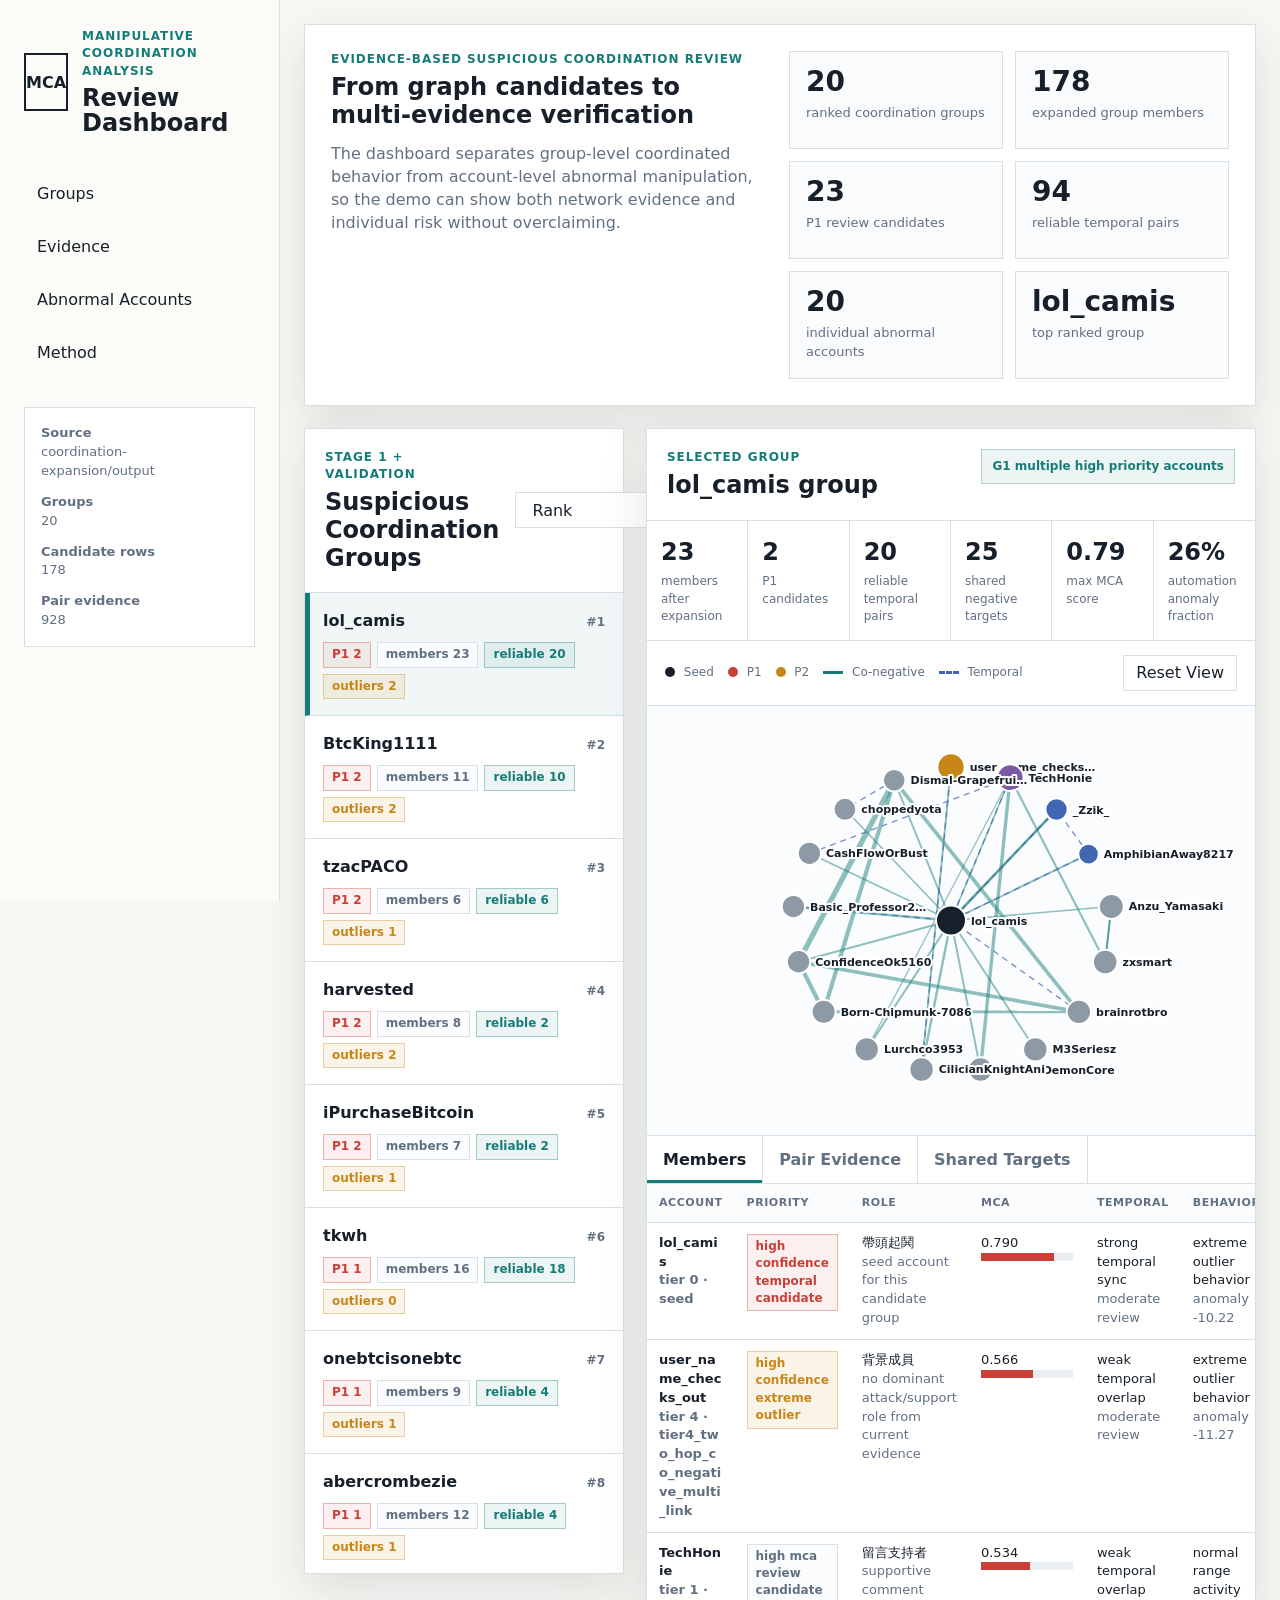
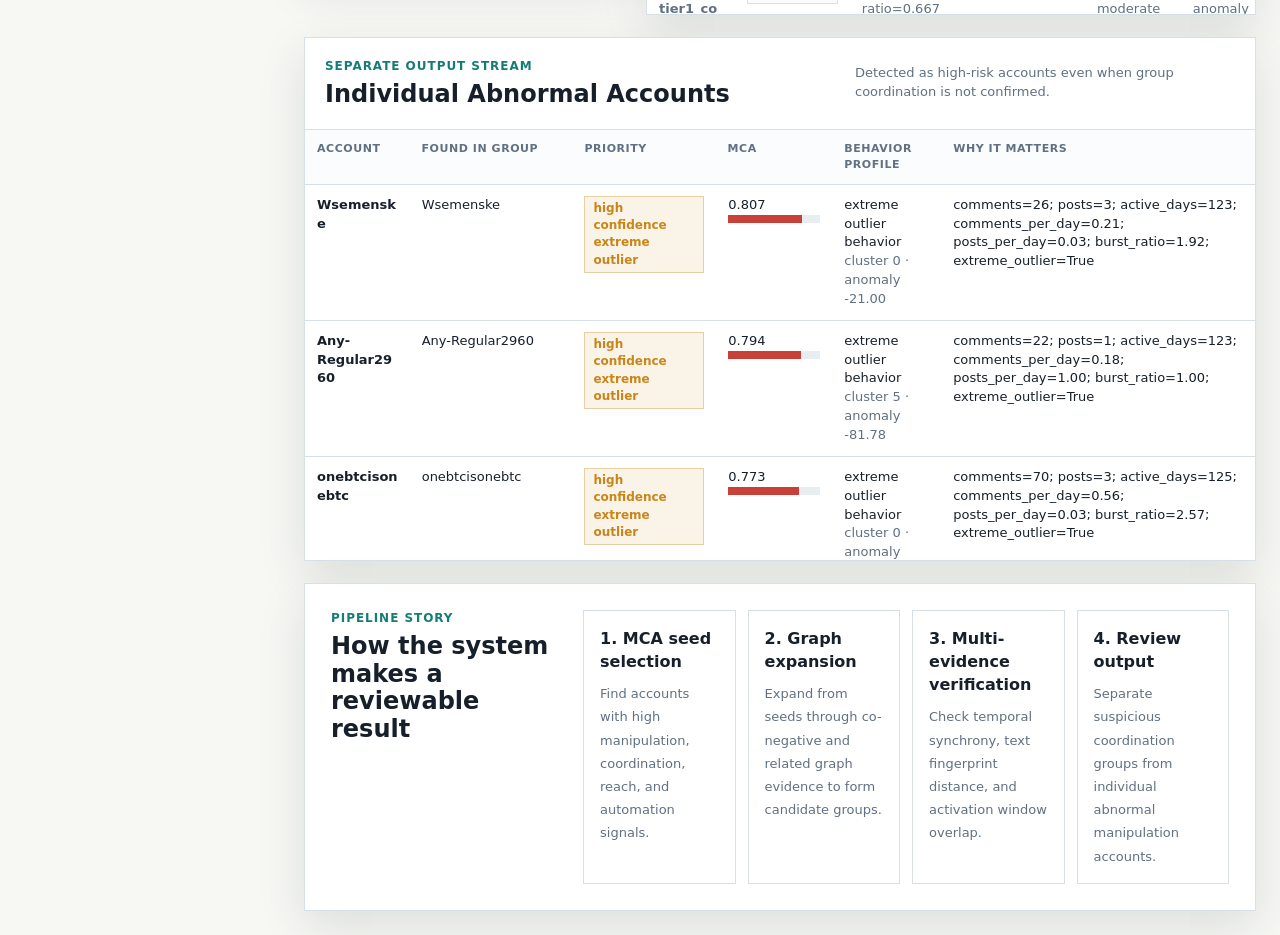
==== MCA-demo-site/index.html @ 7dc634d0 "Add MCA demo dashboard" ====
<!doctype html>
<html lang="en">
  <head>
    <meta charset="utf-8" />
    <meta name="viewport" content="width=device-width, initial-scale=1" />
    <title>MCA Coordination Review Dashboard</title>
    <link rel="stylesheet" href="./styles.css" />
  </head>
  <body>
    <div class="app-shell">
      <aside class="sidebar">
        <div class="brand-block">
          <div class="brand-mark">MCA</div>
          <div>
            <p class="eyebrow">Manipulative Coordination Analysis</p>
            <h1>Review Dashboard</h1>
          </div>
        </div>

        <nav class="section-nav" aria-label="Dashboard sections">
          <a href="#groups">Groups</a>
          <a href="#evidence">Evidence</a>
          <a href="#abnormal">Abnormal Accounts</a>
          <a href="#method">Method</a>
        </nav>

        <div class="run-meta" id="runMeta"></div>
      </aside>

      <main>
        <section class="summary-band" aria-labelledby="summaryTitle">
          <div>
            <p class="eyebrow">Evidence-based suspicious coordination review</p>
            <h2 id="summaryTitle">From graph candidates to multi-evidence verification</h2>
            <p class="lede">
              The dashboard separates group-level coordinated behavior from account-level abnormal manipulation, so the demo can show both network evidence and individual risk without overclaiming.
            </p>
          </div>
          <div class="metric-grid" id="metricGrid"></div>
        </section>

        <section class="workspace-grid" id="groups">
          <div class="panel group-list-panel">
            <div class="panel-header">
              <div>
                <p class="eyebrow">Stage 1 + validation</p>
                <h2>Suspicious Coordination Groups</h2>
              </div>
              <select id="groupSort" aria-label="Sort groups">
                <option value="rank">Rank</option>
                <option value="p1">P1 accounts</option>
                <option value="robust">Robust temporal</option>
                <option value="mca">Max MCA</option>
              </select>
            </div>
            <div class="group-list" id="groupList"></div>
          </div>

          <div class="panel detail-panel" id="evidence">
            <div class="panel-header detail-header">
              <div>
                <p class="eyebrow">Selected group</p>
                <h2 id="selectedGroupTitle">Group</h2>
              </div>
              <div class="status-pill" id="groupPriorityPill"></div>
            </div>

            <div class="detail-stats" id="detailStats"></div>

            <div class="graph-toolbar">
              <div class="legend">
                <span><i class="dot seed"></i> Seed</span>
                <span><i class="dot p1"></i> P1</span>
                <span><i class="dot p2"></i> P2</span>
                <span><i class="line co-neg"></i> Co-negative</span>
                <span><i class="line temporal"></i> Temporal</span>
              </div>
              <button id="fitGraph" type="button">Reset View</button>
            </div>
            <div class="graph-stage">
              <svg id="groupGraph" role="img" aria-label="Selected group relationship graph"></svg>
            </div>

            <div class="tab-strip" role="tablist" aria-label="Evidence tabs">
              <button class="tab-button active" type="button" data-tab="members">Members</button>
              <button class="tab-button" type="button" data-tab="pairs">Pair Evidence</button>
              <button class="tab-button" type="button" data-tab="targets">Shared Targets</button>
            </div>

            <div class="tab-panel active" id="tab-members"></div>
            <div class="tab-panel" id="tab-pairs"></div>
            <div class="tab-panel" id="tab-targets"></div>
          </div>
        </section>

        <section class="panel abnormal-panel" id="abnormal">
          <div class="panel-header">
            <div>
              <p class="eyebrow">Separate output stream</p>
              <h2>Individual Abnormal Accounts</h2>
            </div>
            <p class="panel-note">Detected as high-risk accounts even when group coordination is not confirmed.</p>
          </div>
          <div id="abnormalTable"></div>
        </section>

        <section class="method-band" id="method">
          <div>
            <p class="eyebrow">Pipeline story</p>
            <h2>How the system makes a reviewable result</h2>
          </div>
          <div class="flow-grid">
            <div class="flow-step">
              <strong>1. MCA seed selection</strong>
              <span>Find accounts with high manipulation, coordination, reach, and automation signals.</span>
            </div>
            <div class="flow-step">
              <strong>2. Graph expansion</strong>
              <span>Expand from seeds through co-negative and related graph evidence to form candidate groups.</span>
            </div>
            <div class="flow-step">
              <strong>3. Multi-evidence verification</strong>
              <span>Check temporal synchrony, text fingerprint distance, and activation window overlap.</span>
            </div>
            <div class="flow-step">
              <strong>4. Review output</strong>
              <span>Separate suspicious coordination groups from individual abnormal manipulation accounts.</span>
            </div>
          </div>
        </section>
      </main>
    </div>

    <script src="./data/demo-data.js"></script>
    <script src="./app.js"></script>
  </body>
</html>
---- MCA-demo-site/styles.css ----
:root {
  --ink: #17202a;
  --muted: #617082;
  --quiet: #eef2f5;
  --panel: #ffffff;
  --line: #d8e0e7;
  --bg: #f7f8f4;
  --red: #c84038;
  --amber: #c98618;
  --teal: #167c77;
  --blue: #4267b2;
  --green: #4f7f39;
  --purple: #7a5aa6;
  --shadow: 0 16px 44px rgba(32, 42, 53, 0.12);
}

* {
  box-sizing: border-box;
}

body {
  margin: 0;
  background: var(--bg);
  color: var(--ink);
  font-family:
    Inter, ui-sans-serif, system-ui, -apple-system, BlinkMacSystemFont, "Segoe UI",
    sans-serif;
  line-height: 1.45;
}

button,
select {
  font: inherit;
}

button {
  cursor: pointer;
}

.app-shell {
  display: grid;
  grid-template-columns: 280px minmax(0, 1fr);
  min-height: 100vh;
}

.sidebar {
  position: sticky;
  top: 0;
  height: 100vh;
  padding: 28px 24px;
  border-right: 1px solid var(--line);
  background: #fbfcf8;
}

.brand-block {
  display: flex;
  gap: 14px;
  align-items: center;
  margin-bottom: 34px;
}

.brand-mark {
  display: grid;
  place-items: center;
  width: 58px;
  height: 58px;
  border: 2px solid var(--ink);
  color: var(--ink);
  font-weight: 800;
  letter-spacing: 0;
}

.eyebrow {
  margin: 0 0 6px;
  color: var(--teal);
  font-size: 12px;
  font-weight: 800;
  text-transform: uppercase;
  letter-spacing: 0.08em;
}

h1,
h2,
h3 {
  margin: 0;
  letter-spacing: 0;
}

h1 {
  font-size: 24px;
  line-height: 1.05;
}

h2 {
  font-size: 24px;
  line-height: 1.15;
}

h3 {
  font-size: 16px;
}

.section-nav {
  display: grid;
  gap: 8px;
  margin-bottom: 32px;
}

.section-nav a {
  display: block;
  padding: 10px 12px;
  color: var(--ink);
  text-decoration: none;
  border: 1px solid transparent;
}

.section-nav a:hover {
  border-color: var(--line);
  background: #fff;
}

.run-meta {
  display: grid;
  gap: 12px;
  padding: 16px;
  border: 1px solid var(--line);
  background: #fff;
  color: var(--muted);
  font-size: 13px;
}

main {
  display: grid;
  gap: 22px;
  padding: 24px;
}

.summary-band,
.method-band {
  display: grid;
  grid-template-columns: minmax(0, 1fr) minmax(440px, 0.9fr);
  gap: 26px;
  align-items: stretch;
  padding: 26px;
  background: #fff;
  border: 1px solid var(--line);
  box-shadow: var(--shadow);
}

.lede {
  max-width: 760px;
  margin: 12px 0 0;
  color: var(--muted);
  font-size: 16px;
}

.metric-grid {
  display: grid;
  grid-template-columns: repeat(2, minmax(0, 1fr));
  gap: 12px;
}

.metric {
  min-height: 98px;
  padding: 16px;
  border: 1px solid var(--line);
  background: #f9fbfd;
}

.metric strong {
  display: block;
  font-size: 28px;
  line-height: 1;
}

.metric span {
  display: block;
  margin-top: 8px;
  color: var(--muted);
  font-size: 13px;
}

.workspace-grid {
  display: grid;
  grid-template-columns: minmax(320px, 0.35fr) minmax(0, 1fr);
  gap: 22px;
  align-items: start;
}

.panel {
  background: var(--panel);
  border: 1px solid var(--line);
  box-shadow: var(--shadow);
}

.panel-header {
  display: flex;
  gap: 16px;
  align-items: center;
  justify-content: space-between;
  padding: 20px;
  border-bottom: 1px solid var(--line);
}

.panel-note {
  max-width: 380px;
  margin: 0;
  color: var(--muted);
  font-size: 13px;
}

select,
.graph-toolbar button {
  min-height: 36px;
  padding: 0 12px;
  border: 1px solid var(--line);
  background: #fff;
  color: var(--ink);
}

.group-list {
  max-height: 980px;
  overflow: auto;
}

.group-row {
  width: 100%;
  padding: 16px 18px;
  border: 0;
  border-bottom: 1px solid var(--line);
  background: #fff;
  color: var(--ink);
  text-align: left;
}

.group-row:hover,
.group-row.active {
  background: #f1f7f6;
}

.group-row.active {
  border-left: 5px solid var(--teal);
  padding-left: 13px;
}

.group-row-top {
  display: flex;
  justify-content: space-between;
  gap: 10px;
  align-items: baseline;
}

.group-row-title {
  font-weight: 800;
  overflow-wrap: anywhere;
}

.rank {
  color: var(--muted);
  font-size: 12px;
  font-weight: 800;
}

.mini-metrics {
  display: flex;
  flex-wrap: wrap;
  gap: 6px;
  margin-top: 10px;
}

.chip {
  display: inline-flex;
  align-items: center;
  min-height: 24px;
  padding: 3px 8px;
  border: 1px solid var(--line);
  background: #fbfcfd;
  color: var(--muted);
  font-size: 12px;
  font-weight: 700;
}

.chip.hot {
  border-color: rgba(200, 64, 56, 0.35);
  background: rgba(200, 64, 56, 0.08);
  color: var(--red);
}

.chip.sync {
  border-color: rgba(22, 124, 119, 0.35);
  background: rgba(22, 124, 119, 0.08);
  color: var(--teal);
}

.chip.outlier {
  border-color: rgba(201, 134, 24, 0.35);
  background: rgba(201, 134, 24, 0.1);
  color: var(--amber);
}

.detail-panel {
  min-width: 0;
}

.detail-header {
  align-items: flex-start;
}

.status-pill {
  max-width: 360px;
  padding: 8px 10px;
  border: 1px solid rgba(22, 124, 119, 0.28);
  background: rgba(22, 124, 119, 0.08);
  color: var(--teal);
  font-size: 12px;
  font-weight: 800;
  text-align: right;
}

.detail-stats {
  display: grid;
  grid-template-columns: repeat(6, minmax(0, 1fr));
  border-bottom: 1px solid var(--line);
}

.stat-cell {
  min-height: 84px;
  padding: 14px;
  border-right: 1px solid var(--line);
}

.stat-cell:last-child {
  border-right: 0;
}

.stat-cell strong {
  display: block;
  font-size: 24px;
}

.stat-cell span {
  display: block;
  margin-top: 4px;
  color: var(--muted);
  font-size: 12px;
}

.graph-toolbar {
  display: flex;
  align-items: center;
  justify-content: space-between;
  gap: 14px;
  padding: 14px 18px;
  border-bottom: 1px solid var(--line);
}

.legend {
  display: flex;
  flex-wrap: wrap;
  gap: 14px;
  color: var(--muted);
  font-size: 12px;
}

.dot,
.line {
  display: inline-block;
  margin-right: 5px;
  vertical-align: middle;
}

.dot {
  width: 10px;
  height: 10px;
  border-radius: 50%;
}

.dot.seed {
  background: var(--ink);
}

.dot.p1 {
  background: var(--red);
}

.dot.p2 {
  background: var(--amber);
}

.line {
  width: 20px;
  height: 0;
  border-top: 3px solid var(--teal);
}

.line.temporal {
  border-top-color: var(--blue);
  border-top-style: dashed;
}

.graph-stage {
  height: 430px;
  border-bottom: 1px solid var(--line);
  background: #fbfcfd;
}

#groupGraph {
  display: block;
  width: 100%;
  height: 100%;
}

.graph-edge {
  stroke: rgba(22, 124, 119, 0.48);
}

.graph-edge.temporal {
  stroke: rgba(66, 103, 178, 0.72);
  stroke-dasharray: 6 5;
}

.graph-node {
  stroke: #fff;
  stroke-width: 2;
}

.node-label {
  fill: var(--ink);
  font-size: 11px;
  font-weight: 750;
  paint-order: stroke;
  stroke: #fff;
  stroke-width: 4px;
  stroke-linejoin: round;
}

.tab-strip {
  display: flex;
  gap: 0;
  border-bottom: 1px solid var(--line);
}

.tab-button {
  padding: 12px 16px;
  border: 0;
  border-right: 1px solid var(--line);
  background: #fff;
  color: var(--muted);
  font-weight: 800;
}

.tab-button.active {
  color: var(--ink);
  box-shadow: inset 0 -3px 0 var(--teal);
}

.tab-panel {
  display: none;
  padding: 0;
}

.tab-panel.active {
  display: block;
}

.table-wrap {
  max-height: 430px;
  overflow: auto;
}

table {
  width: 100%;
  border-collapse: collapse;
  font-size: 13px;
}

th,
td {
  padding: 11px 12px;
  border-bottom: 1px solid var(--line);
  text-align: left;
  vertical-align: top;
}

th {
  position: sticky;
  top: 0;
  background: #fbfcfd;
  color: var(--muted);
  font-size: 11px;
  text-transform: uppercase;
  letter-spacing: 0.05em;
  z-index: 1;
}

td.account-name {
  font-weight: 800;
  overflow-wrap: anywhere;
}

.priority {
  color: var(--red);
  font-weight: 800;
}

.muted {
  color: var(--muted);
}

.bar {
  position: relative;
  width: 100%;
  min-width: 92px;
  height: 8px;
  overflow: hidden;
  background: #e7edf1;
}

.bar > span {
  display: block;
  height: 100%;
  background: var(--teal);
}

.bar.red > span {
  background: var(--red);
}

.bar.amber > span {
  background: var(--amber);
}

.abnormal-panel {
  min-width: 0;
}

.method-band {
  grid-template-columns: 0.35fr 1fr;
}

.flow-grid {
  display: grid;
  grid-template-columns: repeat(4, minmax(0, 1fr));
  gap: 12px;
}

.flow-step {
  padding: 16px;
  border: 1px solid var(--line);
  background: #fff;
}

.flow-step strong {
  display: block;
  margin-bottom: 8px;
}

.flow-step span {
  color: var(--muted);
  font-size: 13px;
}

@media (max-width: 1180px) {
  .app-shell {
    grid-template-columns: 1fr;
  }

  .sidebar {
    position: static;
    height: auto;
  }

  .workspace-grid,
  .summary-band,
  .method-band {
    grid-template-columns: 1fr;
  }

  .group-list {
    max-height: 360px;
  }

  .detail-stats,
  .flow-grid {
    grid-template-columns: repeat(2, minmax(0, 1fr));
  }
}

@media (max-width: 720px) {
  main {
    padding: 14px;
  }

  .summary-band,
  .method-band,
  .panel-header {
    padding: 16px;
  }

  .metric-grid,
  .detail-stats,
  .flow-grid {
    grid-template-columns: 1fr;
  }

  .graph-stage {
    height: 340px;
  }

  .section-nav {
    grid-template-columns: repeat(2, minmax(0, 1fr));
  }
}
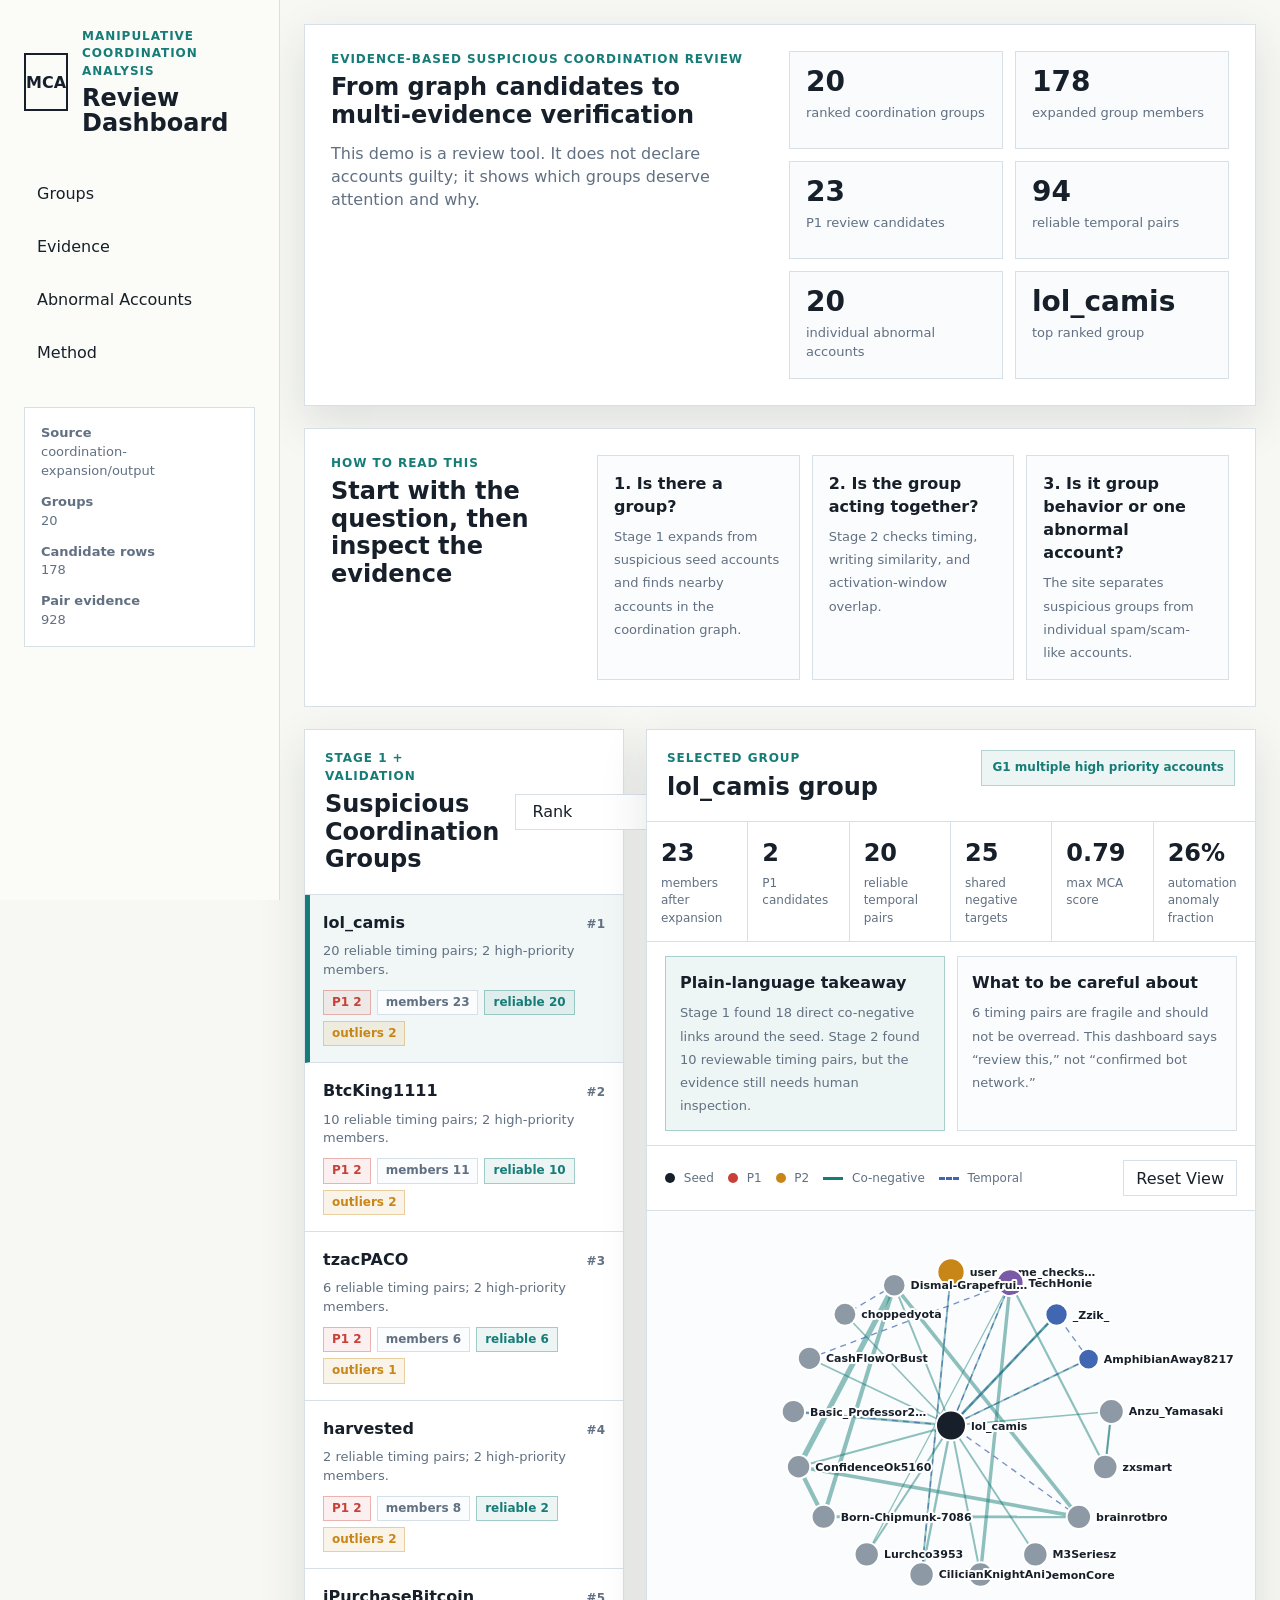
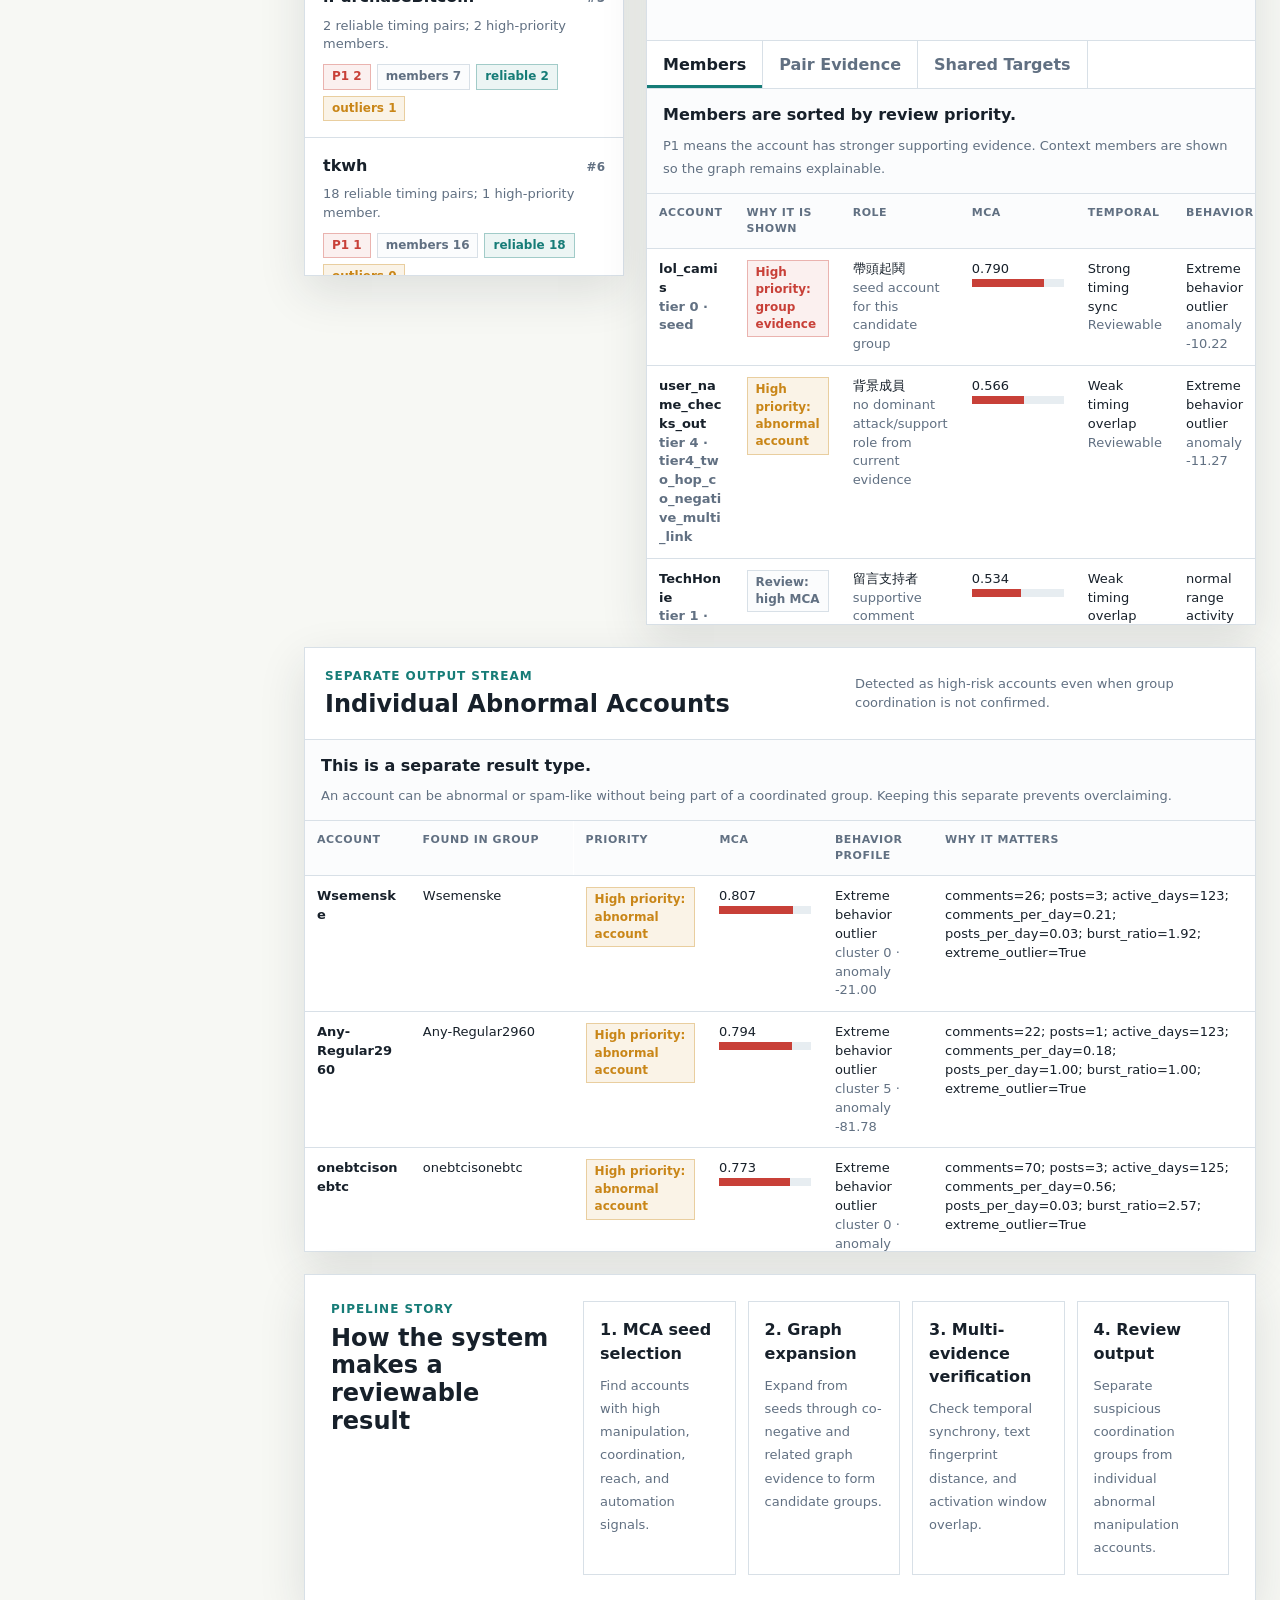
==== commit 579af1ef: "Clarify MCA demo for nontechnical reviewers" ====
--- a/MCA-demo-site/index.html
+++ b/MCA-demo-site/index.html
@@ -33,10 +33,31 @@
             <p class="eyebrow">Evidence-based suspicious coordination review</p>
             <h2 id="summaryTitle">From graph candidates to multi-evidence verification</h2>
             <p class="lede">
-              The dashboard separates group-level coordinated behavior from account-level abnormal manipulation, so the demo can show both network evidence and individual risk without overclaiming.
+              This demo is a review tool. It does not declare accounts guilty; it shows which groups deserve attention and why.
             </p>
           </div>
           <div class="metric-grid" id="metricGrid"></div>
+        </section>
+
+        <section class="reader-guide" aria-labelledby="guideTitle">
+          <div>
+            <p class="eyebrow">How to read this</p>
+            <h2 id="guideTitle">Start with the question, then inspect the evidence</h2>
+          </div>
+          <div class="guide-grid">
+            <div class="guide-card">
+              <strong>1. Is there a group?</strong>
+              <span>Stage 1 expands from suspicious seed accounts and finds nearby accounts in the coordination graph.</span>
+            </div>
+            <div class="guide-card">
+              <strong>2. Is the group acting together?</strong>
+              <span>Stage 2 checks timing, writing similarity, and activation-window overlap.</span>
+            </div>
+            <div class="guide-card">
+              <strong>3. Is it group behavior or one abnormal account?</strong>
+              <span>The site separates suspicious groups from individual spam/scam-like accounts.</span>
+            </div>
+          </div>
         </section>
 
         <section class="workspace-grid" id="groups">
@@ -66,6 +87,8 @@
             </div>
 
             <div class="detail-stats" id="detailStats"></div>
+
+            <div class="group-story" id="groupStory"></div>
 
             <div class="graph-toolbar">
               <div class="legend">
--- a/MCA-demo-site/styles.css
+++ b/MCA-demo-site/styles.css
@@ -136,7 +136,8 @@
 }
 
 .summary-band,
-.method-band {
+.method-band,
+.reader-guide {
   display: grid;
   grid-template-columns: minmax(0, 1fr) minmax(440px, 0.9fr);
   gap: 26px;
@@ -145,6 +146,42 @@
   background: #fff;
   border: 1px solid var(--line);
   box-shadow: var(--shadow);
+}
+
+.reader-guide {
+  grid-template-columns: minmax(240px, 0.32fr) minmax(0, 1fr);
+  box-shadow: none;
+}
+
+.guide-grid {
+  display: grid;
+  grid-template-columns: repeat(3, minmax(0, 1fr));
+  gap: 12px;
+}
+
+.guide-card,
+.story-card,
+.tab-intro {
+  border: 1px solid var(--line);
+  background: #fbfcfd;
+}
+
+.guide-card {
+  padding: 16px;
+}
+
+.guide-card strong,
+.story-card strong,
+.tab-intro strong {
+  display: block;
+  margin-bottom: 6px;
+}
+
+.guide-card span,
+.story-card span,
+.tab-intro span {
+  color: var(--muted);
+  font-size: 13px;
 }
 
 .lede {
@@ -253,6 +290,12 @@
 .group-row-title {
   font-weight: 800;
   overflow-wrap: anywhere;
+}
+
+.group-row-summary {
+  margin: 8px 0 0;
+  color: var(--muted);
+  font-size: 13px;
 }
 
 .rank {
@@ -321,6 +364,24 @@
   display: grid;
   grid-template-columns: repeat(6, minmax(0, 1fr));
   border-bottom: 1px solid var(--line);
+}
+
+.group-story {
+  display: grid;
+  grid-template-columns: minmax(0, 1fr) minmax(0, 1fr);
+  gap: 12px;
+  padding: 14px 18px;
+  border-bottom: 1px solid var(--line);
+  background: #fff;
+}
+
+.story-card {
+  padding: 14px;
+}
+
+.story-card.primary {
+  border-color: rgba(22, 124, 119, 0.32);
+  background: rgba(22, 124, 119, 0.07);
 }
 
 .stat-cell {
@@ -463,6 +524,15 @@
   display: block;
 }
 
+.tab-intro {
+  padding: 14px 16px;
+  border-width: 0 0 1px;
+}
+
+.tab-intro.standalone {
+  border-width: 0 0 1px;
+}
+
 .table-wrap {
   max-height: 430px;
   overflow: auto;
@@ -572,6 +642,7 @@
 
   .workspace-grid,
   .summary-band,
+  .reader-guide,
   .method-band {
     grid-template-columns: 1fr;
   }
@@ -581,6 +652,8 @@
   }
 
   .detail-stats,
+  .group-story,
+  .guide-grid,
   .flow-grid {
     grid-template-columns: repeat(2, minmax(0, 1fr));
   }
@@ -592,6 +665,7 @@
   }
 
   .summary-band,
+  .reader-guide,
   .method-band,
   .panel-header {
     padding: 16px;
@@ -599,6 +673,8 @@
 
   .metric-grid,
   .detail-stats,
+  .group-story,
+  .guide-grid,
   .flow-grid {
     grid-template-columns: 1fr;
   }
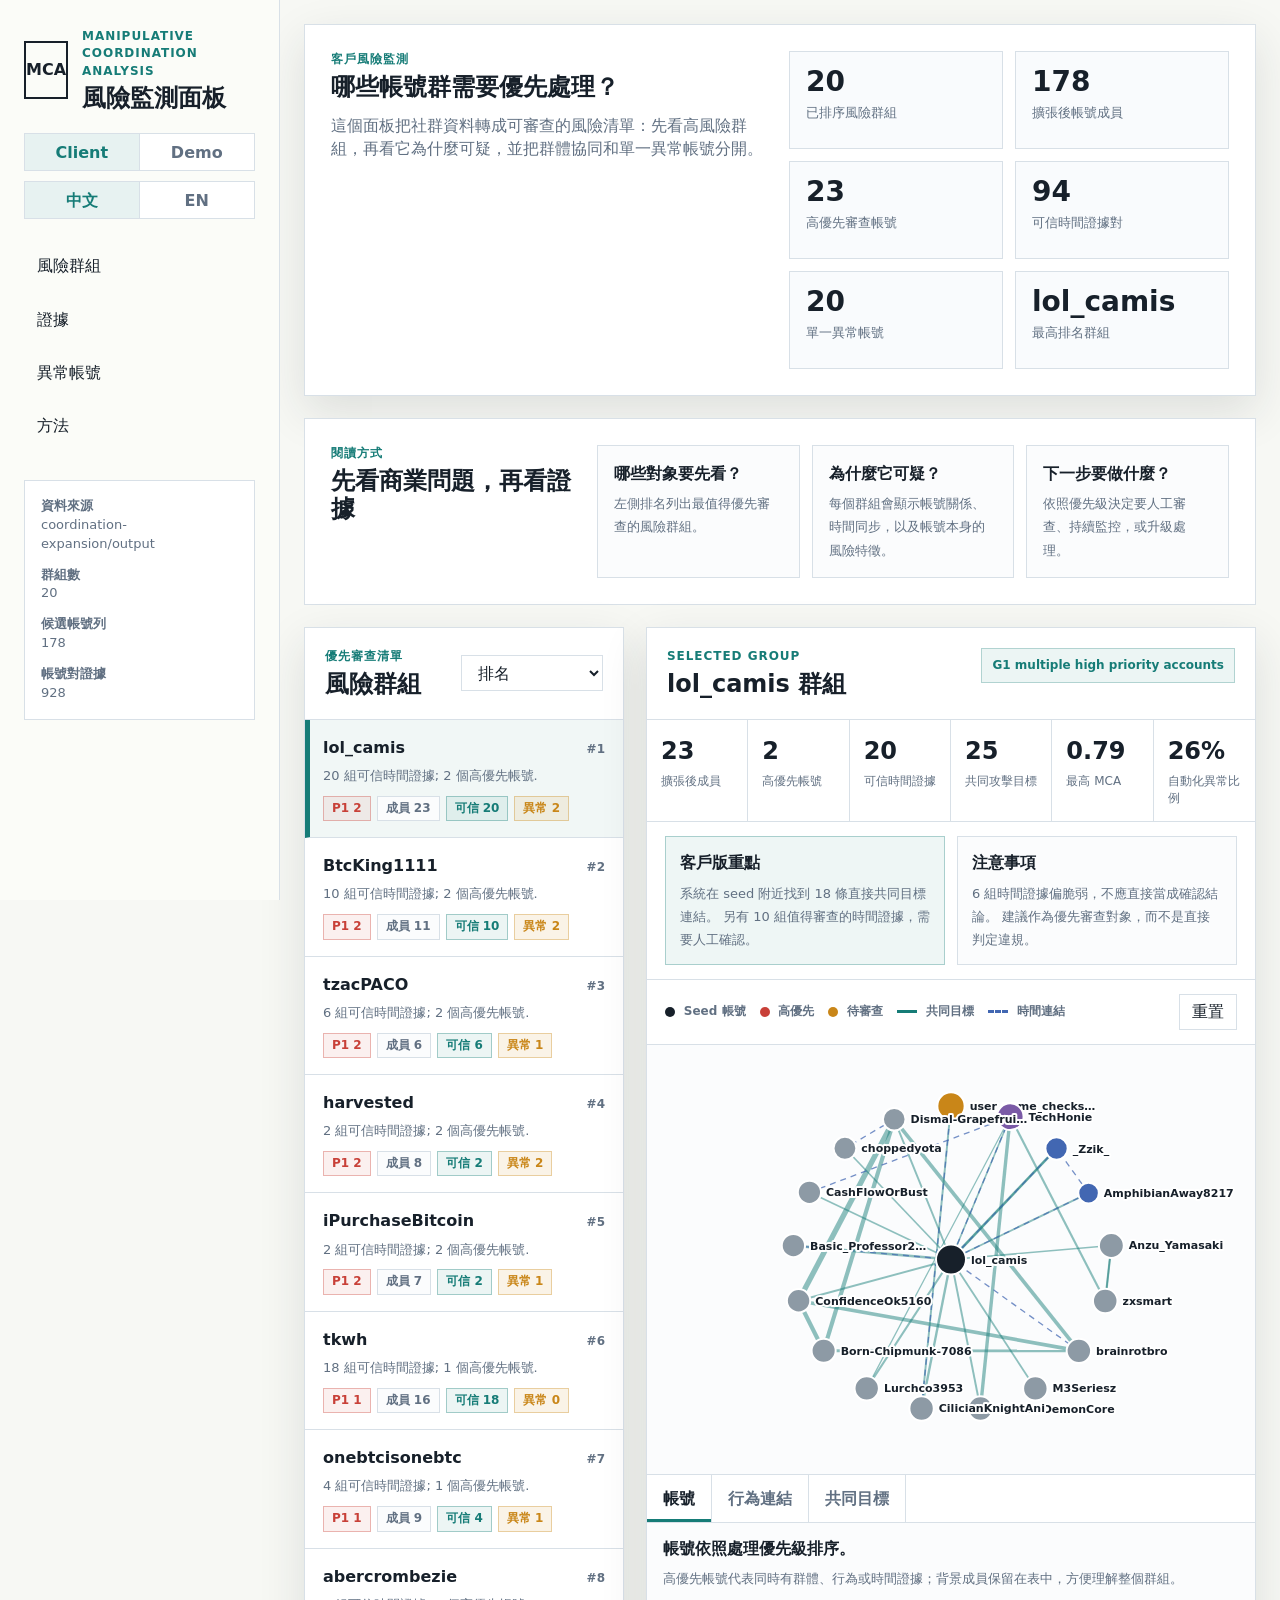
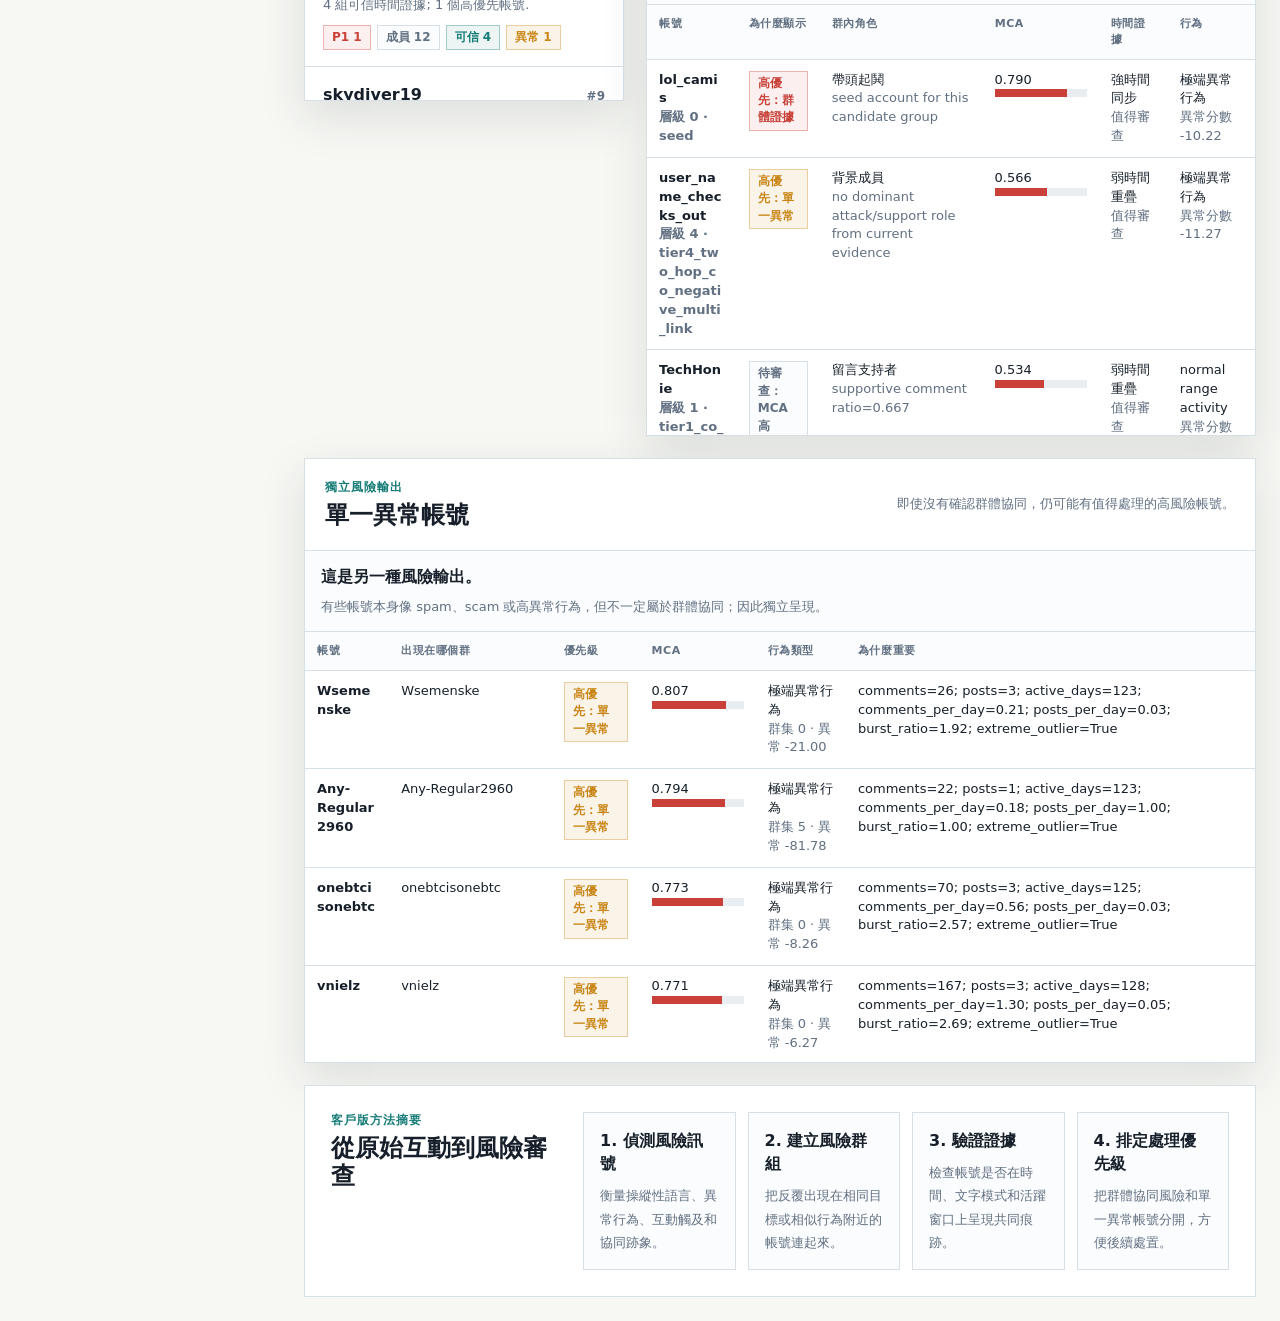
==== commit a4f51037: "Add client mode and language switching to MCA demo" ====
--- a/MCA-demo-site/index.html
+++ b/MCA-demo-site/index.html
@@ -13,15 +13,26 @@
           <div class="brand-mark">MCA</div>
           <div>
             <p class="eyebrow">Manipulative Coordination Analysis</p>
-            <h1>Review Dashboard</h1>
+            <h1 id="appTitle">Risk Dashboard</h1>
+          </div>
+        </div>
+
+        <div class="mode-controls" aria-label="View controls">
+          <div class="segmented-control" aria-label="Audience mode">
+            <button class="active" type="button" data-mode="client">Client</button>
+            <button type="button" data-mode="demo">Demo</button>
+          </div>
+          <div class="segmented-control" aria-label="Language">
+            <button class="active" type="button" data-lang="zh">中文</button>
+            <button type="button" data-lang="en">EN</button>
           </div>
         </div>
 
         <nav class="section-nav" aria-label="Dashboard sections">
-          <a href="#groups">Groups</a>
-          <a href="#evidence">Evidence</a>
-          <a href="#abnormal">Abnormal Accounts</a>
-          <a href="#method">Method</a>
+          <a href="#groups" id="navGroups">Risk Groups</a>
+          <a href="#evidence" id="navEvidence">Evidence</a>
+          <a href="#abnormal" id="navAbnormal">Abnormal Accounts</a>
+          <a href="#method" id="navMethod">Method</a>
         </nav>
 
         <div class="run-meta" id="runMeta"></div>
@@ -30,42 +41,27 @@
       <main>
         <section class="summary-band" aria-labelledby="summaryTitle">
           <div>
-            <p class="eyebrow">Evidence-based suspicious coordination review</p>
-            <h2 id="summaryTitle">From graph candidates to multi-evidence verification</h2>
-            <p class="lede">
-              This demo is a review tool. It does not declare accounts guilty; it shows which groups deserve attention and why.
-            </p>
+            <p class="eyebrow" id="summaryEyebrow">Client risk monitoring</p>
+            <h2 id="summaryTitle">Which account groups need attention first?</h2>
+            <p class="lede" id="summaryLede"></p>
           </div>
           <div class="metric-grid" id="metricGrid"></div>
         </section>
 
         <section class="reader-guide" aria-labelledby="guideTitle">
           <div>
-            <p class="eyebrow">How to read this</p>
-            <h2 id="guideTitle">Start with the question, then inspect the evidence</h2>
+            <p class="eyebrow" id="guideEyebrow">How to read this</p>
+            <h2 id="guideTitle">Start with the business question</h2>
           </div>
-          <div class="guide-grid">
-            <div class="guide-card">
-              <strong>1. Is there a group?</strong>
-              <span>Stage 1 expands from suspicious seed accounts and finds nearby accounts in the coordination graph.</span>
-            </div>
-            <div class="guide-card">
-              <strong>2. Is the group acting together?</strong>
-              <span>Stage 2 checks timing, writing similarity, and activation-window overlap.</span>
-            </div>
-            <div class="guide-card">
-              <strong>3. Is it group behavior or one abnormal account?</strong>
-              <span>The site separates suspicious groups from individual spam/scam-like accounts.</span>
-            </div>
-          </div>
+          <div class="guide-grid" id="guideGrid"></div>
         </section>
 
         <section class="workspace-grid" id="groups">
           <div class="panel group-list-panel">
             <div class="panel-header">
               <div>
-                <p class="eyebrow">Stage 1 + validation</p>
-                <h2>Suspicious Coordination Groups</h2>
+                <p class="eyebrow" id="groupListEyebrow">Prioritized review list</p>
+                <h2 id="groupListTitle">Risk Groups</h2>
               </div>
               <select id="groupSort" aria-label="Sort groups">
                 <option value="rank">Rank</option>
@@ -92,22 +88,22 @@
 
             <div class="graph-toolbar">
               <div class="legend">
-                <span><i class="dot seed"></i> Seed</span>
-                <span><i class="dot p1"></i> P1</span>
-                <span><i class="dot p2"></i> P2</span>
-                <span><i class="line co-neg"></i> Co-negative</span>
-                <span><i class="line temporal"></i> Temporal</span>
+                <span><i class="dot seed"></i> <b id="legendSeed">Seed</b></span>
+                <span><i class="dot p1"></i> <b id="legendP1">High priority</b></span>
+                <span><i class="dot p2"></i> <b id="legendP2">Review</b></span>
+                <span><i class="line co-neg"></i> <b id="legendGraph">Shared target</b></span>
+                <span><i class="line temporal"></i> <b id="legendTiming">Timing link</b></span>
               </div>
-              <button id="fitGraph" type="button">Reset View</button>
+              <button id="fitGraph" type="button">Reset</button>
             </div>
             <div class="graph-stage">
               <svg id="groupGraph" role="img" aria-label="Selected group relationship graph"></svg>
             </div>
 
             <div class="tab-strip" role="tablist" aria-label="Evidence tabs">
-              <button class="tab-button active" type="button" data-tab="members">Members</button>
-              <button class="tab-button" type="button" data-tab="pairs">Pair Evidence</button>
-              <button class="tab-button" type="button" data-tab="targets">Shared Targets</button>
+              <button class="tab-button active" type="button" data-tab="members" id="tabMembersButton">Accounts</button>
+              <button class="tab-button" type="button" data-tab="pairs" id="tabPairsButton">Behavior Links</button>
+              <button class="tab-button" type="button" data-tab="targets" id="tabTargetsButton">Shared Targets</button>
             </div>
 
             <div class="tab-panel active" id="tab-members"></div>
@@ -119,37 +115,20 @@
         <section class="panel abnormal-panel" id="abnormal">
           <div class="panel-header">
             <div>
-              <p class="eyebrow">Separate output stream</p>
-              <h2>Individual Abnormal Accounts</h2>
+              <p class="eyebrow" id="abnormalEyebrow">Separate risk stream</p>
+              <h2 id="abnormalTitle">Individual Abnormal Accounts</h2>
             </div>
-            <p class="panel-note">Detected as high-risk accounts even when group coordination is not confirmed.</p>
+            <p class="panel-note" id="abnormalNote"></p>
           </div>
           <div id="abnormalTable"></div>
         </section>
 
         <section class="method-band" id="method">
           <div>
-            <p class="eyebrow">Pipeline story</p>
-            <h2>How the system makes a reviewable result</h2>
+            <p class="eyebrow" id="methodEyebrow">Method summary</p>
+            <h2 id="methodTitle">How the system makes a reviewable result</h2>
           </div>
-          <div class="flow-grid">
-            <div class="flow-step">
-              <strong>1. MCA seed selection</strong>
-              <span>Find accounts with high manipulation, coordination, reach, and automation signals.</span>
-            </div>
-            <div class="flow-step">
-              <strong>2. Graph expansion</strong>
-              <span>Expand from seeds through co-negative and related graph evidence to form candidate groups.</span>
-            </div>
-            <div class="flow-step">
-              <strong>3. Multi-evidence verification</strong>
-              <span>Check temporal synchrony, text fingerprint distance, and activation window overlap.</span>
-            </div>
-            <div class="flow-step">
-              <strong>4. Review output</strong>
-              <span>Separate suspicious coordination groups from individual abnormal manipulation accounts.</span>
-            </div>
-          </div>
+          <div class="flow-grid" id="flowGrid"></div>
         </section>
       </main>
     </div>
--- a/MCA-demo-site/styles.css
+++ b/MCA-demo-site/styles.css
@@ -28,6 +28,14 @@
   line-height: 1.45;
 }
 
+body[data-mode="client"] .method-band {
+  box-shadow: none;
+}
+
+body[data-mode="client"] .method-band .flow-step {
+  background: #fbfcfd;
+}
+
 button,
 select {
   font: inherit;
@@ -56,7 +64,7 @@
   display: flex;
   gap: 14px;
   align-items: center;
-  margin-bottom: 34px;
+  margin-bottom: 22px;
 }
 
 .brand-mark {
@@ -104,6 +112,37 @@
   display: grid;
   gap: 8px;
   margin-bottom: 32px;
+}
+
+.mode-controls {
+  display: grid;
+  gap: 10px;
+  margin-bottom: 24px;
+}
+
+.segmented-control {
+  display: grid;
+  grid-template-columns: repeat(2, minmax(0, 1fr));
+  border: 1px solid var(--line);
+  background: #fff;
+}
+
+.segmented-control button {
+  min-height: 36px;
+  border: 0;
+  border-right: 1px solid var(--line);
+  background: transparent;
+  color: var(--muted);
+  font-weight: 800;
+}
+
+.segmented-control button:last-child {
+  border-right: 0;
+}
+
+.segmented-control button.active {
+  background: rgba(22, 124, 119, 0.1);
+  color: var(--teal);
 }
 
 .section-nav a {
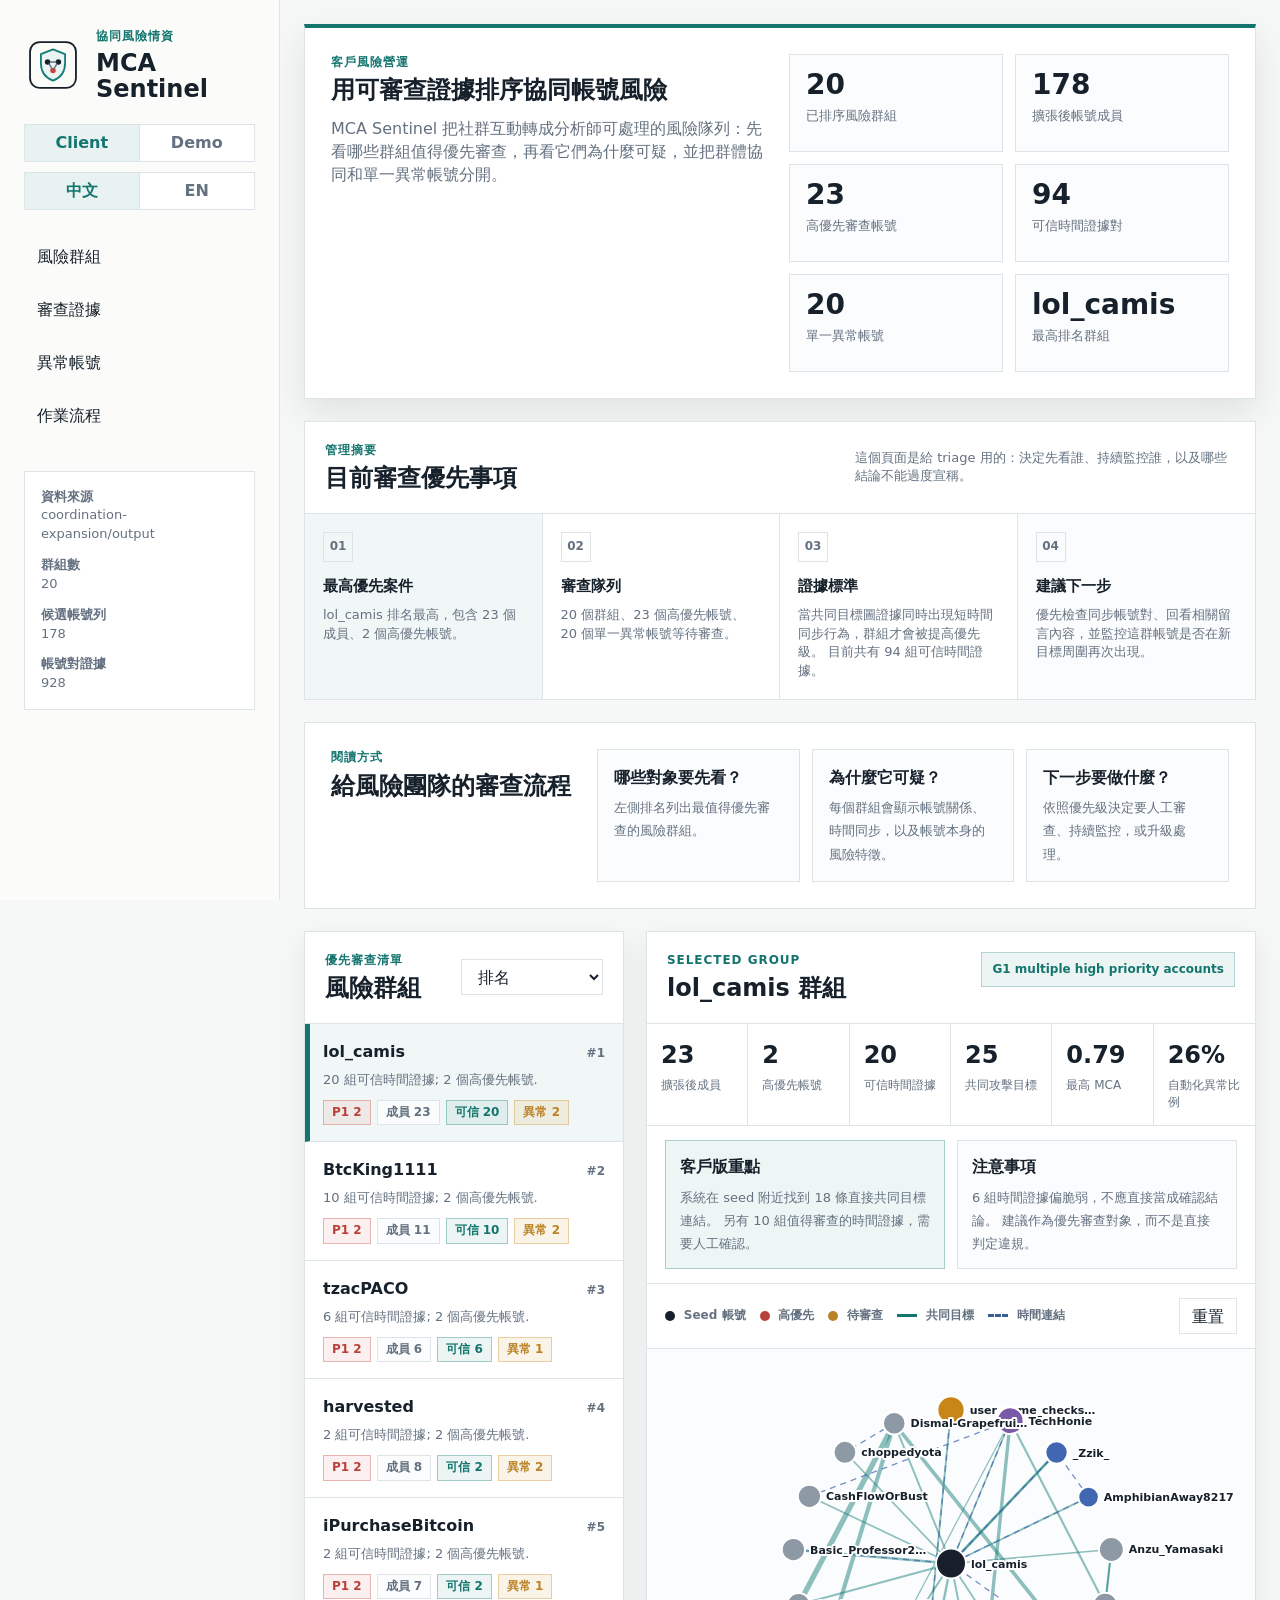
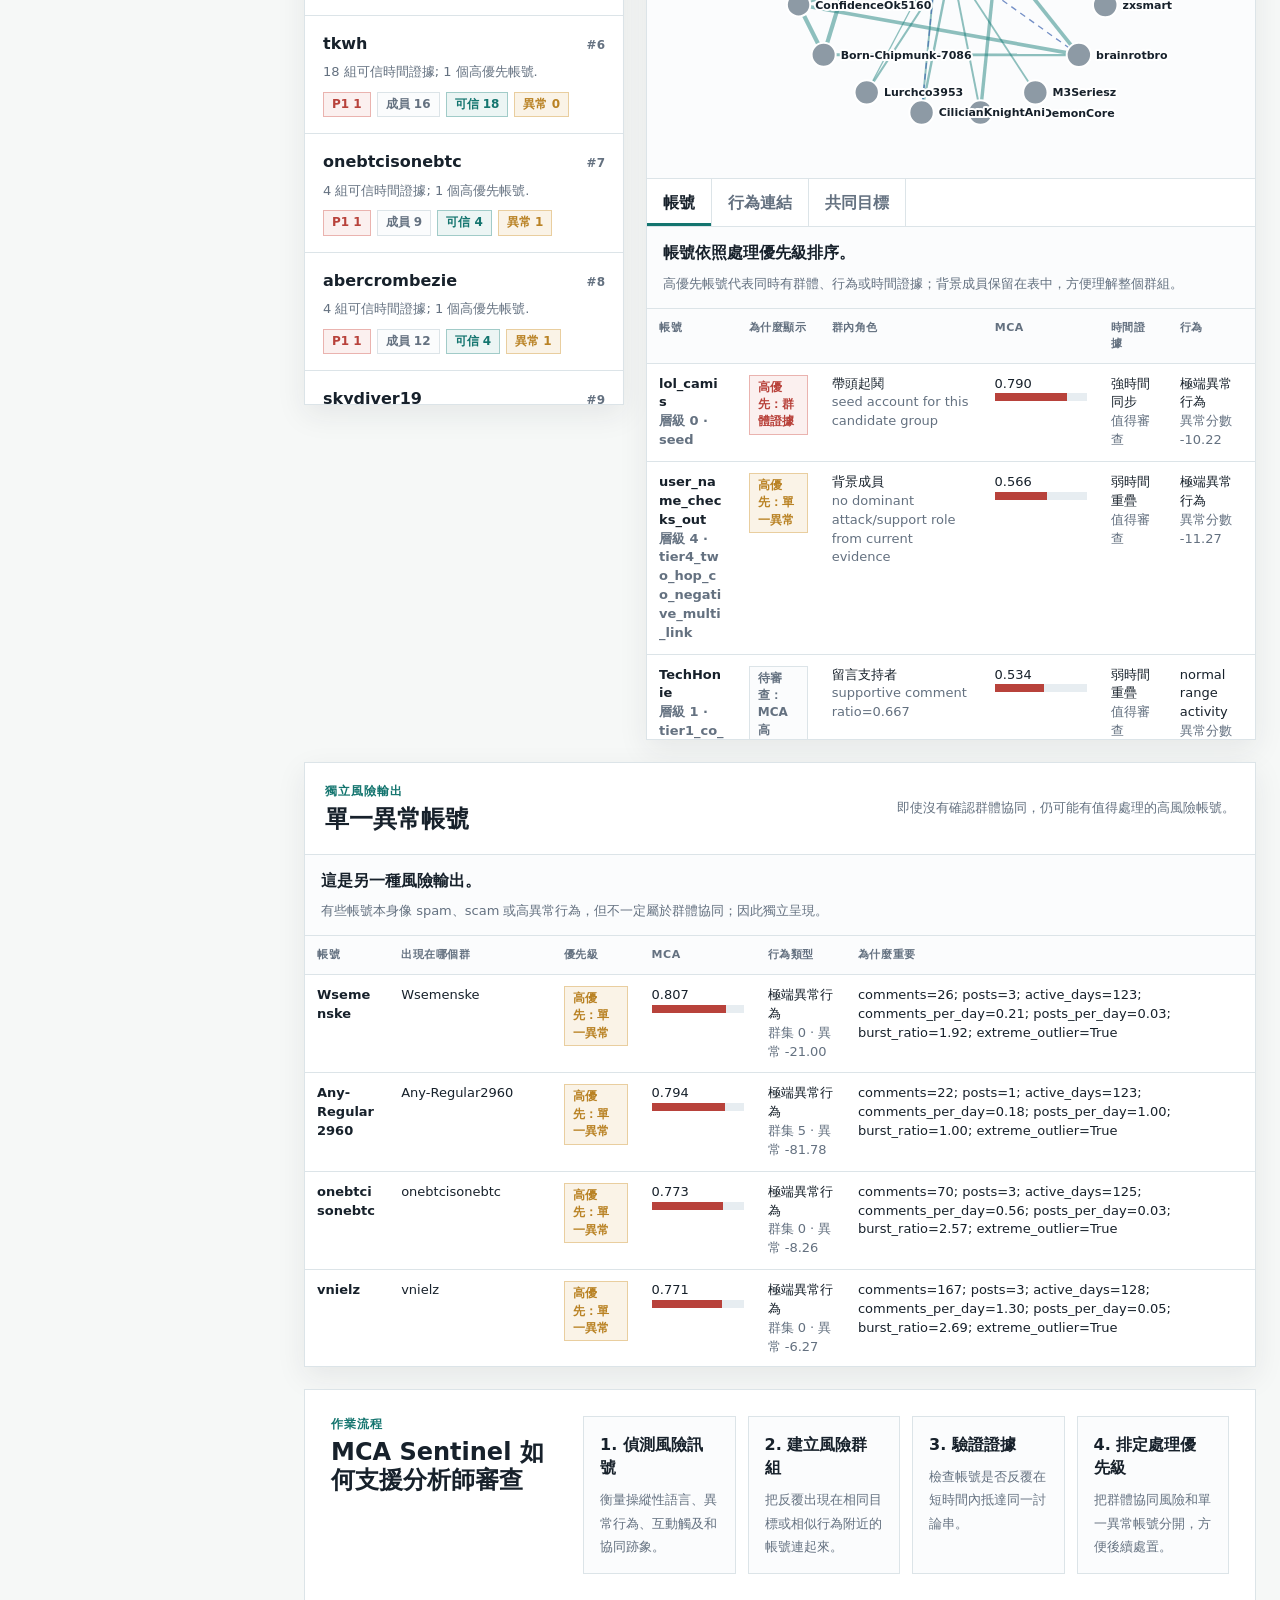
==== commit 1a7e847b: "Refine demo site as enterprise risk dashboard" ====
--- a/MCA-demo-site/index.html
+++ b/MCA-demo-site/index.html
@@ -3,17 +3,17 @@
   <head>
     <meta charset="utf-8" />
     <meta name="viewport" content="width=device-width, initial-scale=1" />
-    <title>MCA Coordination Review Dashboard</title>
+    <title>MCA Sentinel</title>
     <link rel="stylesheet" href="./styles.css" />
   </head>
   <body>
     <div class="app-shell">
       <aside class="sidebar">
         <div class="brand-block">
-          <div class="brand-mark">MCA</div>
+          <img class="brand-logo" src="./assets/mca-sentinel-logo.svg" alt="MCA Sentinel logo" />
           <div>
-            <p class="eyebrow">Manipulative Coordination Analysis</p>
-            <h1 id="appTitle">Risk Dashboard</h1>
+            <p class="eyebrow" id="brandEyebrow">Coordination Risk Intelligence</p>
+            <h1 id="appTitle">MCA Sentinel</h1>
           </div>
         </div>
 
@@ -46,6 +46,17 @@
             <p class="lede" id="summaryLede"></p>
           </div>
           <div class="metric-grid" id="metricGrid"></div>
+        </section>
+
+        <section class="executive-band" aria-labelledby="executiveTitle">
+          <div class="panel-header">
+            <div>
+              <p class="eyebrow" id="executiveEyebrow">Executive summary</p>
+              <h2 id="executiveTitle">Current review priorities</h2>
+            </div>
+            <p class="panel-note" id="executiveNote"></p>
+          </div>
+          <div class="executive-grid" id="executiveGrid"></div>
         </section>
 
         <section class="reader-guide" aria-labelledby="guideTitle">
--- a/MCA-demo-site/styles.css
+++ b/MCA-demo-site/styles.css
@@ -1,17 +1,17 @@
 :root {
-  --ink: #17202a;
-  --muted: #617082;
-  --quiet: #eef2f5;
+  --ink: #17212b;
+  --muted: #647180;
+  --quiet: #eef3f1;
   --panel: #ffffff;
-  --line: #d8e0e7;
-  --bg: #f7f8f4;
-  --red: #c84038;
-  --amber: #c98618;
-  --teal: #167c77;
-  --blue: #4267b2;
+  --line: #dce4e8;
+  --bg: #f6f8f7;
+  --red: #b8423b;
+  --amber: #b98224;
+  --teal: #14756f;
+  --blue: #365f91;
   --green: #4f7f39;
   --purple: #7a5aa6;
-  --shadow: 0 16px 44px rgba(32, 42, 53, 0.12);
+  --shadow: 0 14px 34px rgba(32, 42, 53, 0.1);
 }
 
 * {
@@ -57,7 +57,7 @@
   height: 100vh;
   padding: 28px 24px;
   border-right: 1px solid var(--line);
-  background: #fbfcf8;
+  background: #fbfcfa;
 }
 
 .brand-block {
@@ -67,15 +67,10 @@
   margin-bottom: 22px;
 }
 
-.brand-mark {
-  display: grid;
-  place-items: center;
+.brand-logo {
   width: 58px;
   height: 58px;
-  border: 2px solid var(--ink);
-  color: var(--ink);
-  font-weight: 800;
-  letter-spacing: 0;
+  flex: 0 0 auto;
 }
 
 .eyebrow {
@@ -176,7 +171,8 @@
 
 .summary-band,
 .method-band,
-.reader-guide {
+.reader-guide,
+.executive-band {
   display: grid;
   grid-template-columns: minmax(0, 1fr) minmax(440px, 0.9fr);
   gap: 26px;
@@ -187,11 +183,70 @@
   box-shadow: var(--shadow);
 }
 
+.summary-band {
+  border-top: 4px solid var(--teal);
+}
+
 .reader-guide {
   grid-template-columns: minmax(240px, 0.32fr) minmax(0, 1fr);
   box-shadow: none;
 }
 
+.executive-band {
+  display: block;
+  padding: 0;
+  box-shadow: none;
+}
+
+.executive-grid {
+  display: grid;
+  grid-template-columns: repeat(4, minmax(0, 1fr));
+}
+
+.executive-card {
+  min-height: 158px;
+  padding: 18px;
+  border-right: 1px solid var(--line);
+  background: #fff;
+}
+
+.executive-card:last-child {
+  border-right: 0;
+}
+
+.executive-card span {
+  display: inline-flex;
+  align-items: center;
+  justify-content: center;
+  width: 30px;
+  height: 30px;
+  margin-bottom: 14px;
+  border: 1px solid var(--line);
+  color: var(--muted);
+  font-size: 12px;
+  font-weight: 900;
+}
+
+.executive-card strong {
+  display: block;
+  margin-bottom: 8px;
+  font-size: 15px;
+}
+
+.executive-card p {
+  margin: 0;
+  color: var(--muted);
+  font-size: 13px;
+}
+
+.executive-card.accent {
+  background: rgba(20, 117, 111, 0.06);
+}
+
+.executive-card.action {
+  background: #fbfcfd;
+}
+
 .guide-grid {
   display: grid;
   grid-template-columns: repeat(3, minmax(0, 1fr));
@@ -240,7 +295,7 @@
   min-height: 98px;
   padding: 16px;
   border: 1px solid var(--line);
-  background: #f9fbfd;
+  background: #fbfcfd;
 }
 
 .metric strong {
@@ -266,7 +321,7 @@
 .panel {
   background: var(--panel);
   border: 1px solid var(--line);
-  box-shadow: var(--shadow);
+  box-shadow: 0 10px 28px rgba(32, 42, 53, 0.08);
 }
 
 .panel-header {
@@ -682,6 +737,7 @@
   .workspace-grid,
   .summary-band,
   .reader-guide,
+  .executive-band,
   .method-band {
     grid-template-columns: 1fr;
   }
@@ -692,10 +748,15 @@
 
   .detail-stats,
   .group-story,
+  .executive-grid,
   .guide-grid,
   .flow-grid {
     grid-template-columns: repeat(2, minmax(0, 1fr));
   }
+
+  .executive-card:nth-child(2) {
+    border-right: 0;
+  }
 }
 
 @media (max-width: 720px) {
@@ -705,19 +766,34 @@
 
   .summary-band,
   .reader-guide,
+  .executive-band,
   .method-band,
   .panel-header {
     padding: 16px;
   }
 
+  .executive-band {
+    padding: 0;
+  }
+
   .metric-grid,
   .detail-stats,
   .group-story,
+  .executive-grid,
   .guide-grid,
   .flow-grid {
     grid-template-columns: 1fr;
   }
 
+  .executive-card {
+    border-right: 0;
+    border-bottom: 1px solid var(--line);
+  }
+
+  .executive-card:last-child {
+    border-bottom: 0;
+  }
+
   .graph-stage {
     height: 340px;
   }
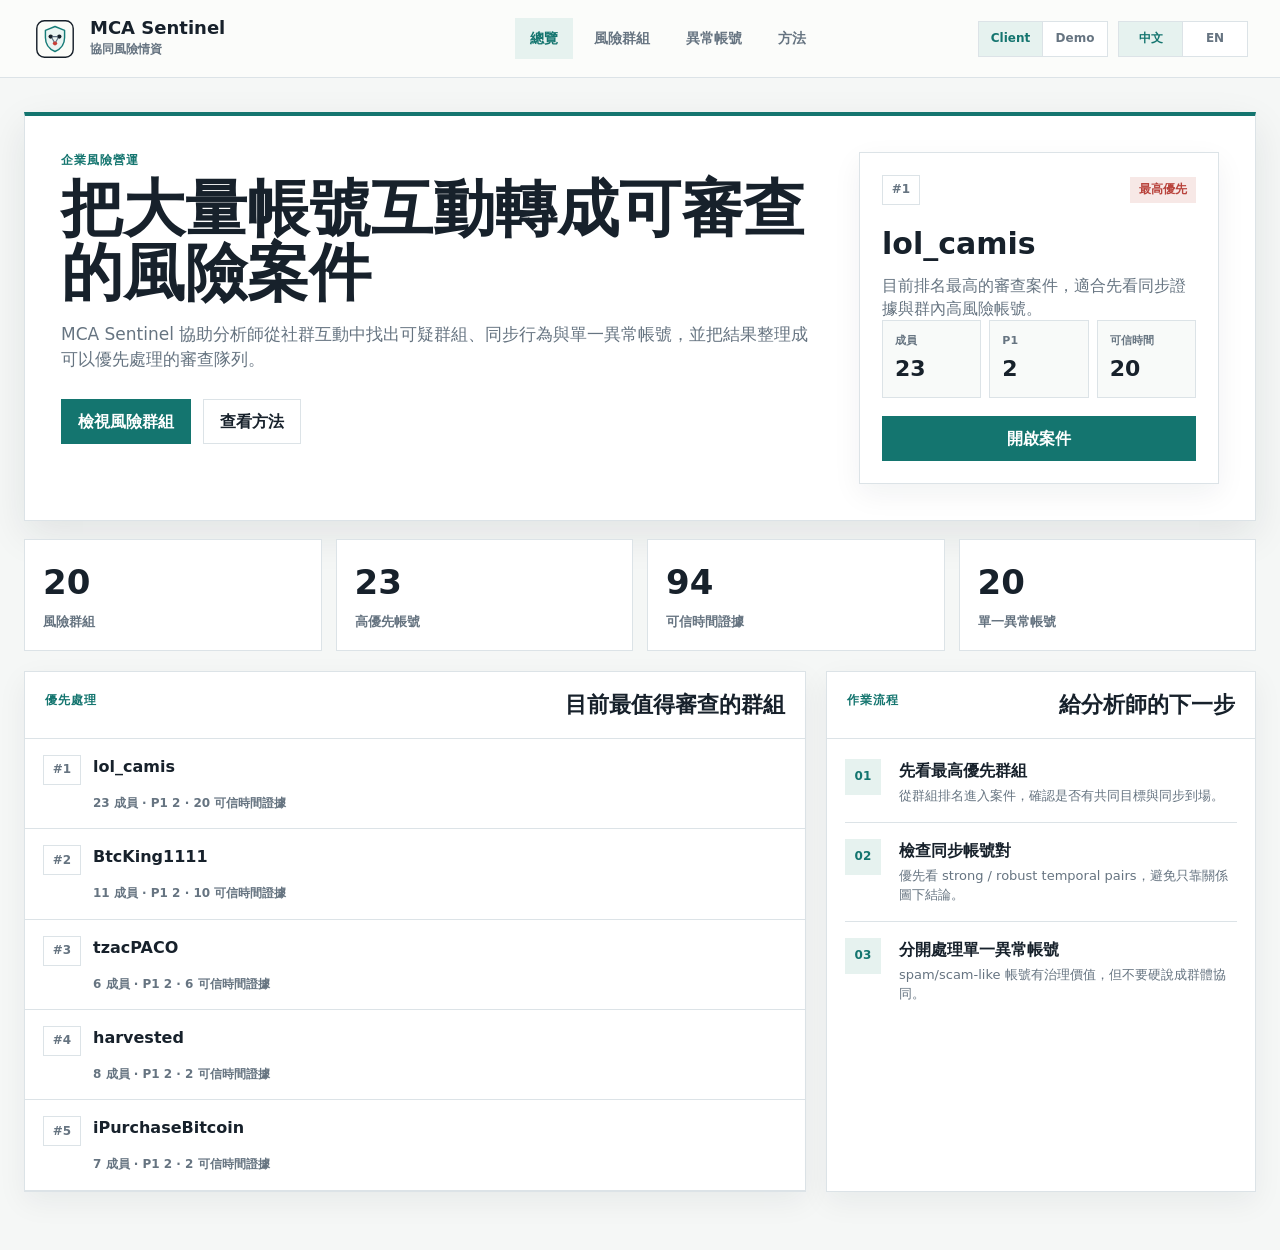
==== commit 92f525ff: "Redesign demo site as multi-page product flow" ====
--- a/MCA-demo-site/index.html
+++ b/MCA-demo-site/index.html
@@ -1,148 +1,71 @@
 <!doctype html>
-<html lang="en">
+<html lang="zh-Hant">
   <head>
     <meta charset="utf-8" />
     <meta name="viewport" content="width=device-width, initial-scale=1" />
-    <title>MCA Sentinel</title>
+    <title>MCA Sentinel | Overview</title>
     <link rel="stylesheet" href="./styles.css" />
   </head>
-  <body>
-    <div class="app-shell">
-      <aside class="sidebar">
-        <div class="brand-block">
-          <img class="brand-logo" src="./assets/mca-sentinel-logo.svg" alt="MCA Sentinel logo" />
-          <div>
-            <p class="eyebrow" id="brandEyebrow">Coordination Risk Intelligence</p>
-            <h1 id="appTitle">MCA Sentinel</h1>
+  <body data-page="overview">
+    <header class="topbar">
+      <a class="brand" href="./index.html" aria-label="MCA Sentinel home">
+        <img src="./assets/mca-sentinel-logo.svg" alt="" />
+        <span>
+          <strong>MCA Sentinel</strong>
+          <small data-copy="brandTag">協同風險情資</small>
+        </span>
+      </a>
+      <nav class="topnav" aria-label="Primary navigation">
+        <a class="active" href="./index.html" data-copy="navOverview">總覽</a>
+        <a href="./groups.html" data-copy="navGroups">風險群組</a>
+        <a href="./accounts.html" data-copy="navAccounts">異常帳號</a>
+        <a href="./methodology.html" data-copy="navMethod">方法</a>
+      </nav>
+      <div class="toolbar">
+        <div class="toggle" aria-label="Audience mode">
+          <button class="active" type="button" data-mode="client">Client</button>
+          <button type="button" data-mode="demo">Demo</button>
+        </div>
+        <div class="toggle" aria-label="Language">
+          <button class="active" type="button" data-lang="zh">中文</button>
+          <button type="button" data-lang="en">EN</button>
+        </div>
+      </div>
+    </header>
+
+    <main class="page">
+      <section class="hero">
+        <div>
+          <p class="eyebrow" data-copy="overviewEyebrow">社群風險營運面板</p>
+          <h1 data-copy="overviewTitle">把大量帳號互動轉成可審查的風險案件</h1>
+          <p class="hero-copy" data-copy="overviewLead"></p>
+          <div class="hero-actions">
+            <a class="button primary" href="./groups.html" data-copy="reviewGroups">檢視風險群組</a>
+            <a class="button" href="./methodology.html" data-copy="viewMethod">查看方法</a>
           </div>
         </div>
+        <div class="hero-card" id="topCaseCard"></div>
+      </section>
 
-        <div class="mode-controls" aria-label="View controls">
-          <div class="segmented-control" aria-label="Audience mode">
-            <button class="active" type="button" data-mode="client">Client</button>
-            <button type="button" data-mode="demo">Demo</button>
+      <section class="kpi-grid" id="metricGrid" aria-label="Run metrics"></section>
+
+      <section class="split-layout">
+        <div class="panel">
+          <div class="panel-heading">
+            <p class="eyebrow" data-copy="priorityEyebrow">優先處理</p>
+            <h2 data-copy="priorityTitle">目前最值得審查的群組</h2>
           </div>
-          <div class="segmented-control" aria-label="Language">
-            <button class="active" type="button" data-lang="zh">中文</button>
-            <button type="button" data-lang="en">EN</button>
+          <div id="priorityGroups"></div>
+        </div>
+        <div class="panel quiet-panel">
+          <div class="panel-heading">
+            <p class="eyebrow" data-copy="workflowEyebrow">作業流程</p>
+            <h2 data-copy="workflowTitle">給分析師的下一步</h2>
           </div>
+          <div class="workflow-list" id="workflowList"></div>
         </div>
-
-        <nav class="section-nav" aria-label="Dashboard sections">
-          <a href="#groups" id="navGroups">Risk Groups</a>
-          <a href="#evidence" id="navEvidence">Evidence</a>
-          <a href="#abnormal" id="navAbnormal">Abnormal Accounts</a>
-          <a href="#method" id="navMethod">Method</a>
-        </nav>
-
-        <div class="run-meta" id="runMeta"></div>
-      </aside>
-
-      <main>
-        <section class="summary-band" aria-labelledby="summaryTitle">
-          <div>
-            <p class="eyebrow" id="summaryEyebrow">Client risk monitoring</p>
-            <h2 id="summaryTitle">Which account groups need attention first?</h2>
-            <p class="lede" id="summaryLede"></p>
-          </div>
-          <div class="metric-grid" id="metricGrid"></div>
-        </section>
-
-        <section class="executive-band" aria-labelledby="executiveTitle">
-          <div class="panel-header">
-            <div>
-              <p class="eyebrow" id="executiveEyebrow">Executive summary</p>
-              <h2 id="executiveTitle">Current review priorities</h2>
-            </div>
-            <p class="panel-note" id="executiveNote"></p>
-          </div>
-          <div class="executive-grid" id="executiveGrid"></div>
-        </section>
-
-        <section class="reader-guide" aria-labelledby="guideTitle">
-          <div>
-            <p class="eyebrow" id="guideEyebrow">How to read this</p>
-            <h2 id="guideTitle">Start with the business question</h2>
-          </div>
-          <div class="guide-grid" id="guideGrid"></div>
-        </section>
-
-        <section class="workspace-grid" id="groups">
-          <div class="panel group-list-panel">
-            <div class="panel-header">
-              <div>
-                <p class="eyebrow" id="groupListEyebrow">Prioritized review list</p>
-                <h2 id="groupListTitle">Risk Groups</h2>
-              </div>
-              <select id="groupSort" aria-label="Sort groups">
-                <option value="rank">Rank</option>
-                <option value="p1">P1 accounts</option>
-                <option value="robust">Robust temporal</option>
-                <option value="mca">Max MCA</option>
-              </select>
-            </div>
-            <div class="group-list" id="groupList"></div>
-          </div>
-
-          <div class="panel detail-panel" id="evidence">
-            <div class="panel-header detail-header">
-              <div>
-                <p class="eyebrow">Selected group</p>
-                <h2 id="selectedGroupTitle">Group</h2>
-              </div>
-              <div class="status-pill" id="groupPriorityPill"></div>
-            </div>
-
-            <div class="detail-stats" id="detailStats"></div>
-
-            <div class="group-story" id="groupStory"></div>
-
-            <div class="graph-toolbar">
-              <div class="legend">
-                <span><i class="dot seed"></i> <b id="legendSeed">Seed</b></span>
-                <span><i class="dot p1"></i> <b id="legendP1">High priority</b></span>
-                <span><i class="dot p2"></i> <b id="legendP2">Review</b></span>
-                <span><i class="line co-neg"></i> <b id="legendGraph">Shared target</b></span>
-                <span><i class="line temporal"></i> <b id="legendTiming">Timing link</b></span>
-              </div>
-              <button id="fitGraph" type="button">Reset</button>
-            </div>
-            <div class="graph-stage">
-              <svg id="groupGraph" role="img" aria-label="Selected group relationship graph"></svg>
-            </div>
-
-            <div class="tab-strip" role="tablist" aria-label="Evidence tabs">
-              <button class="tab-button active" type="button" data-tab="members" id="tabMembersButton">Accounts</button>
-              <button class="tab-button" type="button" data-tab="pairs" id="tabPairsButton">Behavior Links</button>
-              <button class="tab-button" type="button" data-tab="targets" id="tabTargetsButton">Shared Targets</button>
-            </div>
-
-            <div class="tab-panel active" id="tab-members"></div>
-            <div class="tab-panel" id="tab-pairs"></div>
-            <div class="tab-panel" id="tab-targets"></div>
-          </div>
-        </section>
-
-        <section class="panel abnormal-panel" id="abnormal">
-          <div class="panel-header">
-            <div>
-              <p class="eyebrow" id="abnormalEyebrow">Separate risk stream</p>
-              <h2 id="abnormalTitle">Individual Abnormal Accounts</h2>
-            </div>
-            <p class="panel-note" id="abnormalNote"></p>
-          </div>
-          <div id="abnormalTable"></div>
-        </section>
-
-        <section class="method-band" id="method">
-          <div>
-            <p class="eyebrow" id="methodEyebrow">Method summary</p>
-            <h2 id="methodTitle">How the system makes a reviewable result</h2>
-          </div>
-          <div class="flow-grid" id="flowGrid"></div>
-        </section>
-      </main>
-    </div>
+      </section>
+    </main>
 
     <script src="./data/demo-data.js"></script>
     <script src="./app.js"></script>
--- a/MCA-demo-site/styles.css
+++ b/MCA-demo-site/styles.css
@@ -1,17 +1,19 @@
 :root {
   --ink: #17212b;
-  --muted: #647180;
-  --quiet: #eef3f1;
+  --muted: #667481;
+  --subtle: #8a96a1;
+  --line: #dce3e7;
+  --bg: #f5f7f6;
   --panel: #ffffff;
-  --line: #dce4e8;
-  --bg: #f6f8f7;
+  --teal: #14756f;
+  --teal-soft: #e6f2ef;
   --red: #b8423b;
+  --red-soft: #f7e8e6;
   --amber: #b98224;
-  --teal: #14756f;
+  --amber-soft: #f6edde;
   --blue: #365f91;
-  --green: #4f7f39;
-  --purple: #7a5aa6;
-  --shadow: 0 14px 34px rgba(32, 42, 53, 0.1);
+  --blue-soft: #e7eef7;
+  --shadow: 0 14px 38px rgba(23, 33, 43, 0.09);
 }
 
 * {
@@ -28,14 +30,6 @@
   line-height: 1.45;
 }
 
-body[data-mode="client"] .method-band {
-  box-shadow: none;
-}
-
-body[data-mode="client"] .method-band .flow-step {
-  background: #fbfcfd;
-}
-
 button,
 select {
   font: inherit;
@@ -45,316 +39,323 @@
   cursor: pointer;
 }
 
-.app-shell {
-  display: grid;
-  grid-template-columns: 280px minmax(0, 1fr);
-  min-height: 100vh;
-}
-
-.sidebar {
+.topbar {
   position: sticky;
   top: 0;
-  height: 100vh;
-  padding: 28px 24px;
-  border-right: 1px solid var(--line);
-  background: #fbfcfa;
-}
-
-.brand-block {
+  z-index: 20;
+  display: grid;
+  grid-template-columns: minmax(220px, 0.8fr) minmax(420px, 1.4fr) auto;
+  gap: 24px;
+  align-items: center;
+  min-height: 78px;
+  padding: 14px 32px;
+  border-bottom: 1px solid var(--line);
+  background: rgba(251, 252, 250, 0.94);
+  backdrop-filter: blur(14px);
+}
+
+.brand {
+  display: inline-flex;
+  gap: 12px;
+  align-items: center;
+  color: var(--ink);
+  text-decoration: none;
+}
+
+.brand img {
+  width: 46px;
+  height: 46px;
+}
+
+.brand strong,
+.brand small {
+  display: block;
+}
+
+.brand strong {
+  font-size: 18px;
+  line-height: 1.1;
+}
+
+.brand small {
+  margin-top: 3px;
+  color: var(--muted);
+  font-size: 12px;
+  font-weight: 700;
+}
+
+.topnav {
   display: flex;
-  gap: 14px;
-  align-items: center;
-  margin-bottom: 22px;
-}
-
-.brand-logo {
-  width: 58px;
-  height: 58px;
-  flex: 0 0 auto;
-}
-
-.eyebrow {
-  margin: 0 0 6px;
+  justify-content: center;
+  gap: 6px;
+}
+
+.topnav a {
+  min-height: 38px;
+  padding: 9px 14px;
+  border: 1px solid transparent;
+  color: var(--muted);
+  text-decoration: none;
+  font-size: 14px;
+  font-weight: 800;
+}
+
+.topnav a:hover {
+  border-color: var(--line);
+  background: #fff;
+  color: var(--ink);
+}
+
+.topnav a.active {
+  background: var(--teal-soft);
   color: var(--teal);
-  font-size: 12px;
-  font-weight: 800;
-  text-transform: uppercase;
-  letter-spacing: 0.08em;
-}
-
-h1,
-h2,
-h3 {
-  margin: 0;
-  letter-spacing: 0;
-}
-
-h1 {
-  font-size: 24px;
-  line-height: 1.05;
-}
-
-h2 {
-  font-size: 24px;
-  line-height: 1.15;
-}
-
-h3 {
-  font-size: 16px;
-}
-
-.section-nav {
-  display: grid;
-  gap: 8px;
-  margin-bottom: 32px;
-}
-
-.mode-controls {
-  display: grid;
+}
+
+.toolbar {
+  display: flex;
+  justify-content: flex-end;
   gap: 10px;
-  margin-bottom: 24px;
-}
-
-.segmented-control {
+}
+
+.toggle {
   display: grid;
   grid-template-columns: repeat(2, minmax(0, 1fr));
+  min-width: 130px;
   border: 1px solid var(--line);
   background: #fff;
 }
 
-.segmented-control button {
-  min-height: 36px;
+.toggle button {
+  min-height: 34px;
   border: 0;
   border-right: 1px solid var(--line);
   background: transparent;
   color: var(--muted);
-  font-weight: 800;
-}
-
-.segmented-control button:last-child {
+  font-size: 12px;
+  font-weight: 900;
+}
+
+.toggle button:last-child {
   border-right: 0;
 }
 
-.segmented-control button.active {
-  background: rgba(22, 124, 119, 0.1);
+.toggle button.active {
+  background: var(--teal-soft);
   color: var(--teal);
 }
 
-.section-nav a {
-  display: block;
-  padding: 10px 12px;
-  color: var(--ink);
-  text-decoration: none;
-  border: 1px solid transparent;
-}
-
-.section-nav a:hover {
-  border-color: var(--line);
-  background: #fff;
-}
-
-.run-meta {
-  display: grid;
+.page {
+  width: min(1440px, calc(100vw - 48px));
+  margin: 0 auto;
+  padding: 34px 0 58px;
+}
+
+.hero {
+  display: grid;
+  grid-template-columns: minmax(0, 1.2fr) minmax(360px, 0.55fr);
+  gap: 28px;
+  align-items: stretch;
+  padding: 36px;
+  border: 1px solid var(--line);
+  border-top: 4px solid var(--teal);
+  background: var(--panel);
+  box-shadow: var(--shadow);
+}
+
+.eyebrow {
+  margin: 0 0 8px;
+  color: var(--teal);
+  font-size: 12px;
+  font-weight: 900;
+  letter-spacing: 0.08em;
+  text-transform: uppercase;
+}
+
+h1,
+h2 {
+  margin: 0;
+  letter-spacing: 0;
+}
+
+h1 {
+  max-width: 840px;
+  font-size: clamp(34px, 5vw, 62px);
+  line-height: 1.02;
+}
+
+h2 {
+  font-size: 22px;
+  line-height: 1.16;
+}
+
+.hero-copy,
+.page-title p {
+  max-width: 760px;
+  margin: 18px 0 0;
+  color: var(--muted);
+  font-size: 17px;
+}
+
+.hero-actions {
+  display: flex;
+  flex-wrap: wrap;
   gap: 12px;
-  padding: 16px;
-  border: 1px solid var(--line);
-  background: #fff;
-  color: var(--muted);
-  font-size: 13px;
-}
-
-main {
-  display: grid;
-  gap: 22px;
-  padding: 24px;
-}
-
-.summary-band,
-.method-band,
-.reader-guide,
-.executive-band {
-  display: grid;
-  grid-template-columns: minmax(0, 1fr) minmax(440px, 0.9fr);
-  gap: 26px;
-  align-items: stretch;
-  padding: 26px;
-  background: #fff;
-  border: 1px solid var(--line);
-  box-shadow: var(--shadow);
-}
-
-.summary-band {
-  border-top: 4px solid var(--teal);
-}
-
-.reader-guide {
-  grid-template-columns: minmax(240px, 0.32fr) minmax(0, 1fr);
-  box-shadow: none;
-}
-
-.executive-band {
-  display: block;
-  padding: 0;
-  box-shadow: none;
-}
-
-.executive-grid {
-  display: grid;
-  grid-template-columns: repeat(4, minmax(0, 1fr));
-}
-
-.executive-card {
-  min-height: 158px;
-  padding: 18px;
-  border-right: 1px solid var(--line);
-  background: #fff;
-}
-
-.executive-card:last-child {
-  border-right: 0;
-}
-
-.executive-card span {
+  margin-top: 28px;
+}
+
+.button {
   display: inline-flex;
   align-items: center;
   justify-content: center;
-  width: 30px;
+  min-height: 42px;
+  padding: 10px 16px;
+  border: 1px solid var(--line);
+  background: #fff;
+  color: var(--ink);
+  text-decoration: none;
+  font-weight: 900;
+}
+
+.button.primary {
+  border-color: var(--teal);
+  background: var(--teal);
+  color: #fff;
+}
+
+.button.full {
+  width: 100%;
+}
+
+.hero-card,
+.panel {
+  border: 1px solid var(--line);
+  background: var(--panel);
+  box-shadow: 0 10px 28px rgba(23, 33, 43, 0.06);
+}
+
+.hero-card {
+  display: flex;
+  flex-direction: column;
+  min-height: 310px;
+  padding: 22px;
+}
+
+.case-card-head {
+  display: flex;
+  justify-content: space-between;
+  gap: 12px;
+  align-items: center;
+}
+
+.case-rank {
+  display: inline-flex;
+  align-items: center;
+  justify-content: center;
+  min-width: 38px;
   height: 30px;
-  margin-bottom: 14px;
   border: 1px solid var(--line);
   color: var(--muted);
   font-size: 12px;
   font-weight: 900;
 }
 
-.executive-card strong {
-  display: block;
-  margin-bottom: 8px;
-  font-size: 15px;
-}
-
-.executive-card p {
-  margin: 0;
+.hero-card h2 {
+  margin-top: 22px;
+  overflow-wrap: anywhere;
+  font-size: 30px;
+}
+
+.hero-card p {
+  margin: 12px 0 0;
+  color: var(--muted);
+}
+
+.mini-stats {
+  display: grid;
+  grid-template-columns: repeat(3, minmax(0, 1fr));
+  gap: 8px;
+  margin: auto 0 18px;
+}
+
+.mini-stats div {
+  padding: 12px;
+  background: #f8faf9;
+  border: 1px solid var(--line);
+}
+
+.mini-stats dt {
+  color: var(--muted);
+  font-size: 11px;
+  font-weight: 800;
+}
+
+.mini-stats dd {
+  margin: 4px 0 0;
+  font-size: 22px;
+  font-weight: 900;
+}
+
+.kpi-grid {
+  display: grid;
+  grid-template-columns: repeat(4, minmax(0, 1fr));
+  gap: 14px;
+  margin-top: 18px;
+}
+
+.kpi {
+  min-height: 112px;
+  padding: 18px;
+  border: 1px solid var(--line);
+  background: #fff;
+}
+
+.kpi strong {
+  display: block;
+  font-size: 34px;
+}
+
+.kpi span {
+  display: block;
+  margin-top: 6px;
   color: var(--muted);
   font-size: 13px;
-}
-
-.executive-card.accent {
-  background: rgba(20, 117, 111, 0.06);
-}
-
-.executive-card.action {
-  background: #fbfcfd;
-}
-
-.guide-grid {
-  display: grid;
-  grid-template-columns: repeat(3, minmax(0, 1fr));
-  gap: 12px;
-}
-
-.guide-card,
-.story-card,
-.tab-intro {
-  border: 1px solid var(--line);
-  background: #fbfcfd;
-}
-
-.guide-card {
-  padding: 16px;
-}
-
-.guide-card strong,
-.story-card strong,
-.tab-intro strong {
-  display: block;
-  margin-bottom: 6px;
-}
-
-.guide-card span,
-.story-card span,
-.tab-intro span {
-  color: var(--muted);
-  font-size: 13px;
-}
-
-.lede {
-  max-width: 760px;
-  margin: 12px 0 0;
-  color: var(--muted);
-  font-size: 16px;
-}
-
-.metric-grid {
-  display: grid;
-  grid-template-columns: repeat(2, minmax(0, 1fr));
-  gap: 12px;
-}
-
-.metric {
-  min-height: 98px;
-  padding: 16px;
-  border: 1px solid var(--line);
-  background: #fbfcfd;
-}
-
-.metric strong {
-  display: block;
-  font-size: 28px;
-  line-height: 1;
-}
-
-.metric span {
-  display: block;
-  margin-top: 8px;
-  color: var(--muted);
-  font-size: 13px;
-}
-
-.workspace-grid {
-  display: grid;
-  grid-template-columns: minmax(320px, 0.35fr) minmax(0, 1fr);
-  gap: 22px;
+  font-weight: 700;
+}
+
+.split-layout,
+.investigation-layout {
+  display: grid;
+  gap: 20px;
+  margin-top: 20px;
+}
+
+.split-layout {
+  grid-template-columns: minmax(0, 1fr) minmax(360px, 0.55fr);
+}
+
+.investigation-layout {
+  grid-template-columns: 360px minmax(0, 1fr);
   align-items: start;
 }
 
-.panel {
-  background: var(--panel);
-  border: 1px solid var(--line);
-  box-shadow: 0 10px 28px rgba(32, 42, 53, 0.08);
-}
-
-.panel-header {
+.panel-heading {
   display: flex;
-  gap: 16px;
+  gap: 18px;
   align-items: center;
   justify-content: space-between;
   padding: 20px;
   border-bottom: 1px solid var(--line);
 }
 
-.panel-note {
-  max-width: 380px;
-  margin: 0;
-  color: var(--muted);
-  font-size: 13px;
-}
-
-select,
-.graph-toolbar button {
-  min-height: 36px;
-  padding: 0 12px;
-  border: 1px solid var(--line);
-  background: #fff;
-  color: var(--ink);
-}
-
-.group-list {
-  max-height: 980px;
-  overflow: auto;
-}
-
+.panel-heading.compact {
+  padding: 16px;
+}
+
+.priority-row,
 .group-row {
+  display: grid;
+  grid-template-columns: auto minmax(0, 1fr);
+  gap: 10px 12px;
   width: 100%;
   padding: 16px 18px;
   border: 0;
@@ -362,96 +363,111 @@
   background: #fff;
   color: var(--ink);
   text-align: left;
-}
-
+  text-decoration: none;
+}
+
+.priority-row:hover,
 .group-row:hover,
 .group-row.active {
-  background: #f1f7f6;
-}
-
-.group-row.active {
-  border-left: 5px solid var(--teal);
-  padding-left: 13px;
-}
-
-.group-row-top {
-  display: flex;
-  justify-content: space-between;
-  gap: 10px;
-  align-items: baseline;
-}
-
-.group-row-title {
-  font-weight: 800;
+  background: #f1f8f6;
+}
+
+.priority-row strong,
+.group-row strong {
   overflow-wrap: anywhere;
 }
 
-.group-row-summary {
-  margin: 8px 0 0;
-  color: var(--muted);
-  font-size: 13px;
-}
-
-.rank {
+.priority-row small,
+.group-row small {
+  grid-column: 2;
   color: var(--muted);
   font-size: 12px;
-  font-weight: 800;
-}
-
-.mini-metrics {
-  display: flex;
-  flex-wrap: wrap;
-  gap: 6px;
-  margin-top: 10px;
-}
-
-.chip {
+  font-weight: 700;
+}
+
+.workflow-list {
+  padding: 4px 18px 18px;
+}
+
+.workflow-item {
+  display: grid;
+  grid-template-columns: 42px minmax(0, 1fr);
+  gap: 12px;
+  padding: 16px 0;
+  border-bottom: 1px solid var(--line);
+}
+
+.workflow-item:last-child {
+  border-bottom: 0;
+}
+
+.workflow-item > span {
   display: inline-flex;
   align-items: center;
-  min-height: 24px;
-  padding: 3px 8px;
-  border: 1px solid var(--line);
-  background: #fbfcfd;
-  color: var(--muted);
-  font-size: 12px;
-  font-weight: 700;
-}
-
-.chip.hot {
-  border-color: rgba(200, 64, 56, 0.35);
-  background: rgba(200, 64, 56, 0.08);
-  color: var(--red);
-}
-
-.chip.sync {
-  border-color: rgba(22, 124, 119, 0.35);
-  background: rgba(22, 124, 119, 0.08);
-  color: var(--teal);
-}
-
-.chip.outlier {
-  border-color: rgba(201, 134, 24, 0.35);
-  background: rgba(201, 134, 24, 0.1);
-  color: var(--amber);
-}
-
-.detail-panel {
-  min-width: 0;
-}
-
-.detail-header {
-  align-items: flex-start;
-}
-
-.status-pill {
-  max-width: 360px;
-  padding: 8px 10px;
-  border: 1px solid rgba(22, 124, 119, 0.28);
-  background: rgba(22, 124, 119, 0.08);
+  justify-content: center;
+  width: 36px;
+  height: 36px;
+  background: var(--teal-soft);
   color: var(--teal);
   font-size: 12px;
-  font-weight: 800;
-  text-align: right;
+  font-weight: 900;
+}
+
+.workflow-item p {
+  margin: 5px 0 0;
+  color: var(--muted);
+  font-size: 13px;
+}
+
+.page-title {
+  padding: 28px 0 24px;
+}
+
+.group-panel {
+  max-height: calc(100vh - 128px);
+  overflow: hidden;
+  position: sticky;
+  top: 98px;
+}
+
+.group-list {
+  max-height: calc(100vh - 238px);
+  overflow: auto;
+}
+
+select {
+  min-height: 36px;
+  padding: 0 10px;
+  border: 1px solid var(--line);
+  background: #fff;
+  color: var(--ink);
+}
+
+.status-pill,
+.pill {
+  display: inline-flex;
+  align-items: center;
+  min-height: 26px;
+  padding: 4px 9px;
+  background: var(--teal-soft);
+  color: var(--teal);
+  font-size: 12px;
+  font-weight: 900;
+}
+
+.pill.danger {
+  background: var(--red-soft);
+  color: var(--red);
+}
+
+.pill.amber {
+  background: var(--amber-soft);
+  color: var(--amber);
+}
+
+.pill.blue {
+  background: var(--blue-soft);
+  color: var(--blue);
 }
 
 .detail-stats {
@@ -460,52 +476,57 @@
   border-bottom: 1px solid var(--line);
 }
 
-.group-story {
-  display: grid;
-  grid-template-columns: minmax(0, 1fr) minmax(0, 1fr);
-  gap: 12px;
-  padding: 14px 18px;
-  border-bottom: 1px solid var(--line);
-  background: #fff;
-}
-
-.story-card {
-  padding: 14px;
-}
-
-.story-card.primary {
-  border-color: rgba(22, 124, 119, 0.32);
-  background: rgba(22, 124, 119, 0.07);
-}
-
-.stat-cell {
+.stat {
   min-height: 84px;
   padding: 14px;
   border-right: 1px solid var(--line);
 }
 
-.stat-cell:last-child {
+.stat:last-child {
   border-right: 0;
 }
 
-.stat-cell strong {
+.stat strong {
   display: block;
   font-size: 24px;
 }
 
-.stat-cell span {
+.stat span {
   display: block;
   margin-top: 4px;
   color: var(--muted);
   font-size: 12px;
-}
-
-.graph-toolbar {
+  font-weight: 700;
+}
+
+.case-summary {
+  display: grid;
+  grid-template-columns: repeat(2, minmax(0, 1fr));
+  gap: 14px;
+  padding: 16px;
+  border-bottom: 1px solid var(--line);
+}
+
+.case-summary div {
+  padding: 14px;
+  background: #fbfcfd;
+  border: 1px solid var(--line);
+}
+
+.case-summary p {
+  margin: 6px 0 0;
+  color: var(--muted);
+  font-size: 13px;
+}
+
+.graph-card {
+  border-bottom: 1px solid var(--line);
+}
+
+.graph-head {
   display: flex;
-  align-items: center;
   justify-content: space-between;
-  gap: 14px;
-  padding: 14px 18px;
+  padding: 12px 16px;
   border-bottom: 1px solid var(--line);
 }
 
@@ -538,13 +559,8 @@
   background: var(--red);
 }
 
-.dot.p2 {
-  background: var(--amber);
-}
-
 .line {
   width: 20px;
-  height: 0;
   border-top: 3px solid var(--teal);
 }
 
@@ -553,82 +569,79 @@
   border-top-style: dashed;
 }
 
-.graph-stage {
-  height: 430px;
-  border-bottom: 1px solid var(--line);
+#groupGraph {
+  display: block;
+  width: 100%;
+  height: 420px;
   background: #fbfcfd;
 }
 
-#groupGraph {
-  display: block;
-  width: 100%;
-  height: 100%;
-}
-
 .graph-edge {
-  stroke: rgba(22, 124, 119, 0.48);
+  stroke: rgba(20, 117, 111, 0.46);
 }
 
 .graph-edge.temporal {
-  stroke: rgba(66, 103, 178, 0.72);
+  stroke: rgba(54, 95, 145, 0.74);
   stroke-dasharray: 6 5;
 }
 
-.graph-node {
+.node {
   stroke: #fff;
   stroke-width: 2;
 }
 
-.node-label {
+.node.seed {
+  fill: var(--ink);
+}
+
+.node.p1 {
+  fill: var(--red);
+}
+
+.node.context {
+  fill: #8d9aa4;
+}
+
+svg text {
   fill: var(--ink);
   font-size: 11px;
-  font-weight: 750;
+  font-weight: 800;
   paint-order: stroke;
   stroke: #fff;
   stroke-width: 4px;
   stroke-linejoin: round;
 }
 
-.tab-strip {
+.tabs {
   display: flex;
-  gap: 0;
-  border-bottom: 1px solid var(--line);
-}
-
-.tab-button {
-  padding: 12px 16px;
+  border-bottom: 1px solid var(--line);
+}
+
+.tabs button {
+  min-height: 44px;
+  padding: 0 16px;
   border: 0;
   border-right: 1px solid var(--line);
   background: #fff;
   color: var(--muted);
-  font-weight: 800;
-}
-
-.tab-button.active {
-  color: var(--ink);
+  font-weight: 900;
+}
+
+.tabs button.active {
+  color: var(--teal);
   box-shadow: inset 0 -3px 0 var(--teal);
 }
 
 .tab-panel {
   display: none;
-  padding: 0;
 }
 
 .tab-panel.active {
   display: block;
 }
 
-.tab-intro {
-  padding: 14px 16px;
-  border-width: 0 0 1px;
-}
-
-.tab-intro.standalone {
-  border-width: 0 0 1px;
-}
-
 .table-wrap {
-  max-height: 430px;
+  max-height: 520px;
   overflow: auto;
 }
 
@@ -640,7 +653,7 @@
 
 th,
 td {
-  padding: 11px 12px;
+  padding: 12px 14px;
   border-bottom: 1px solid var(--line);
   text-align: left;
   vertical-align: top;
@@ -649,156 +662,146 @@
 th {
   position: sticky;
   top: 0;
+  z-index: 1;
   background: #fbfcfd;
   color: var(--muted);
   font-size: 11px;
+  letter-spacing: 0.05em;
   text-transform: uppercase;
-  letter-spacing: 0.05em;
-  z-index: 1;
-}
-
-td.account-name {
-  font-weight: 800;
-  overflow-wrap: anywhere;
-}
-
-.priority {
-  color: var(--red);
-  font-weight: 800;
-}
-
-.muted {
+}
+
+td strong,
+td small {
+  display: block;
+}
+
+td small {
+  margin-top: 4px;
   color: var(--muted);
 }
 
 .bar {
-  position: relative;
-  width: 100%;
-  min-width: 92px;
-  height: 8px;
+  display: block;
+  width: 110px;
+  height: 7px;
+  margin-top: 8px;
   overflow: hidden;
-  background: #e7edf1;
-}
-
-.bar > span {
+  background: #e8eef1;
+}
+
+.bar i {
   display: block;
   height: 100%;
   background: var(--teal);
 }
 
-.bar.red > span {
+.bar.red i {
   background: var(--red);
 }
 
-.bar.amber > span {
-  background: var(--amber);
-}
-
-.abnormal-panel {
-  min-width: 0;
-}
-
-.method-band {
-  grid-template-columns: 0.35fr 1fr;
-}
-
-.flow-grid {
+.method-grid {
   display: grid;
   grid-template-columns: repeat(4, minmax(0, 1fr));
-  gap: 12px;
-}
-
-.flow-step {
-  padding: 16px;
+  gap: 14px;
+}
+
+.method-step {
+  min-height: 210px;
+  padding: 20px;
   border: 1px solid var(--line);
   background: #fff;
 }
 
-.flow-step strong {
-  display: block;
-  margin-bottom: 8px;
-}
-
-.flow-step span {
-  color: var(--muted);
+.method-step span {
+  color: var(--teal);
   font-size: 13px;
-}
-
-@media (max-width: 1180px) {
-  .app-shell {
+  font-weight: 900;
+}
+
+.method-step strong {
+  display: block;
+  margin-top: 26px;
+  font-size: 18px;
+}
+
+.method-step p {
+  margin: 10px 0 0;
+  color: var(--muted);
+}
+
+.decision-panel {
+  margin-top: 20px;
+}
+
+@media (max-width: 1120px) {
+  .topbar {
     grid-template-columns: 1fr;
-  }
-
-  .sidebar {
+    gap: 12px;
+  }
+
+  .topnav {
+    justify-content: flex-start;
+    overflow-x: auto;
+  }
+
+  .toolbar {
+    justify-content: flex-start;
+  }
+
+  .hero,
+  .split-layout,
+  .investigation-layout,
+  .case-summary {
+    grid-template-columns: 1fr;
+  }
+
+  .group-panel {
     position: static;
-    height: auto;
-  }
-
-  .workspace-grid,
-  .summary-band,
-  .reader-guide,
-  .executive-band,
-  .method-band {
-    grid-template-columns: 1fr;
+    max-height: none;
   }
 
   .group-list {
     max-height: 360px;
   }
 
+  .kpi-grid,
+  .method-grid,
+  .detail-stats {
+    grid-template-columns: repeat(2, minmax(0, 1fr));
+  }
+}
+
+@media (max-width: 680px) {
+  .page {
+    width: min(100vw - 28px, 1440px);
+    padding-top: 18px;
+  }
+
+  .topbar {
+    padding: 12px 14px;
+  }
+
+  .toolbar {
+    flex-direction: column;
+  }
+
+  .hero {
+    padding: 22px;
+  }
+
+  h1 {
+    font-size: 34px;
+  }
+
+  .kpi-grid,
+  .method-grid,
   .detail-stats,
-  .group-story,
-  .executive-grid,
-  .guide-grid,
-  .flow-grid {
-    grid-template-columns: repeat(2, minmax(0, 1fr));
-  }
-
-  .executive-card:nth-child(2) {
-    border-right: 0;
-  }
-}
-
-@media (max-width: 720px) {
-  main {
-    padding: 14px;
-  }
-
-  .summary-band,
-  .reader-guide,
-  .executive-band,
-  .method-band,
-  .panel-header {
-    padding: 16px;
-  }
-
-  .executive-band {
-    padding: 0;
-  }
-
-  .metric-grid,
-  .detail-stats,
-  .group-story,
-  .executive-grid,
-  .guide-grid,
-  .flow-grid {
+  .mini-stats {
     grid-template-columns: 1fr;
   }
 
-  .executive-card {
+  .stat {
     border-right: 0;
     border-bottom: 1px solid var(--line);
   }
-
-  .executive-card:last-child {
-    border-bottom: 0;
-  }
-
-  .graph-stage {
-    height: 340px;
-  }
-
-  .section-nav {
-    grid-template-columns: repeat(2, minmax(0, 1fr));
-  }
-}
+}
